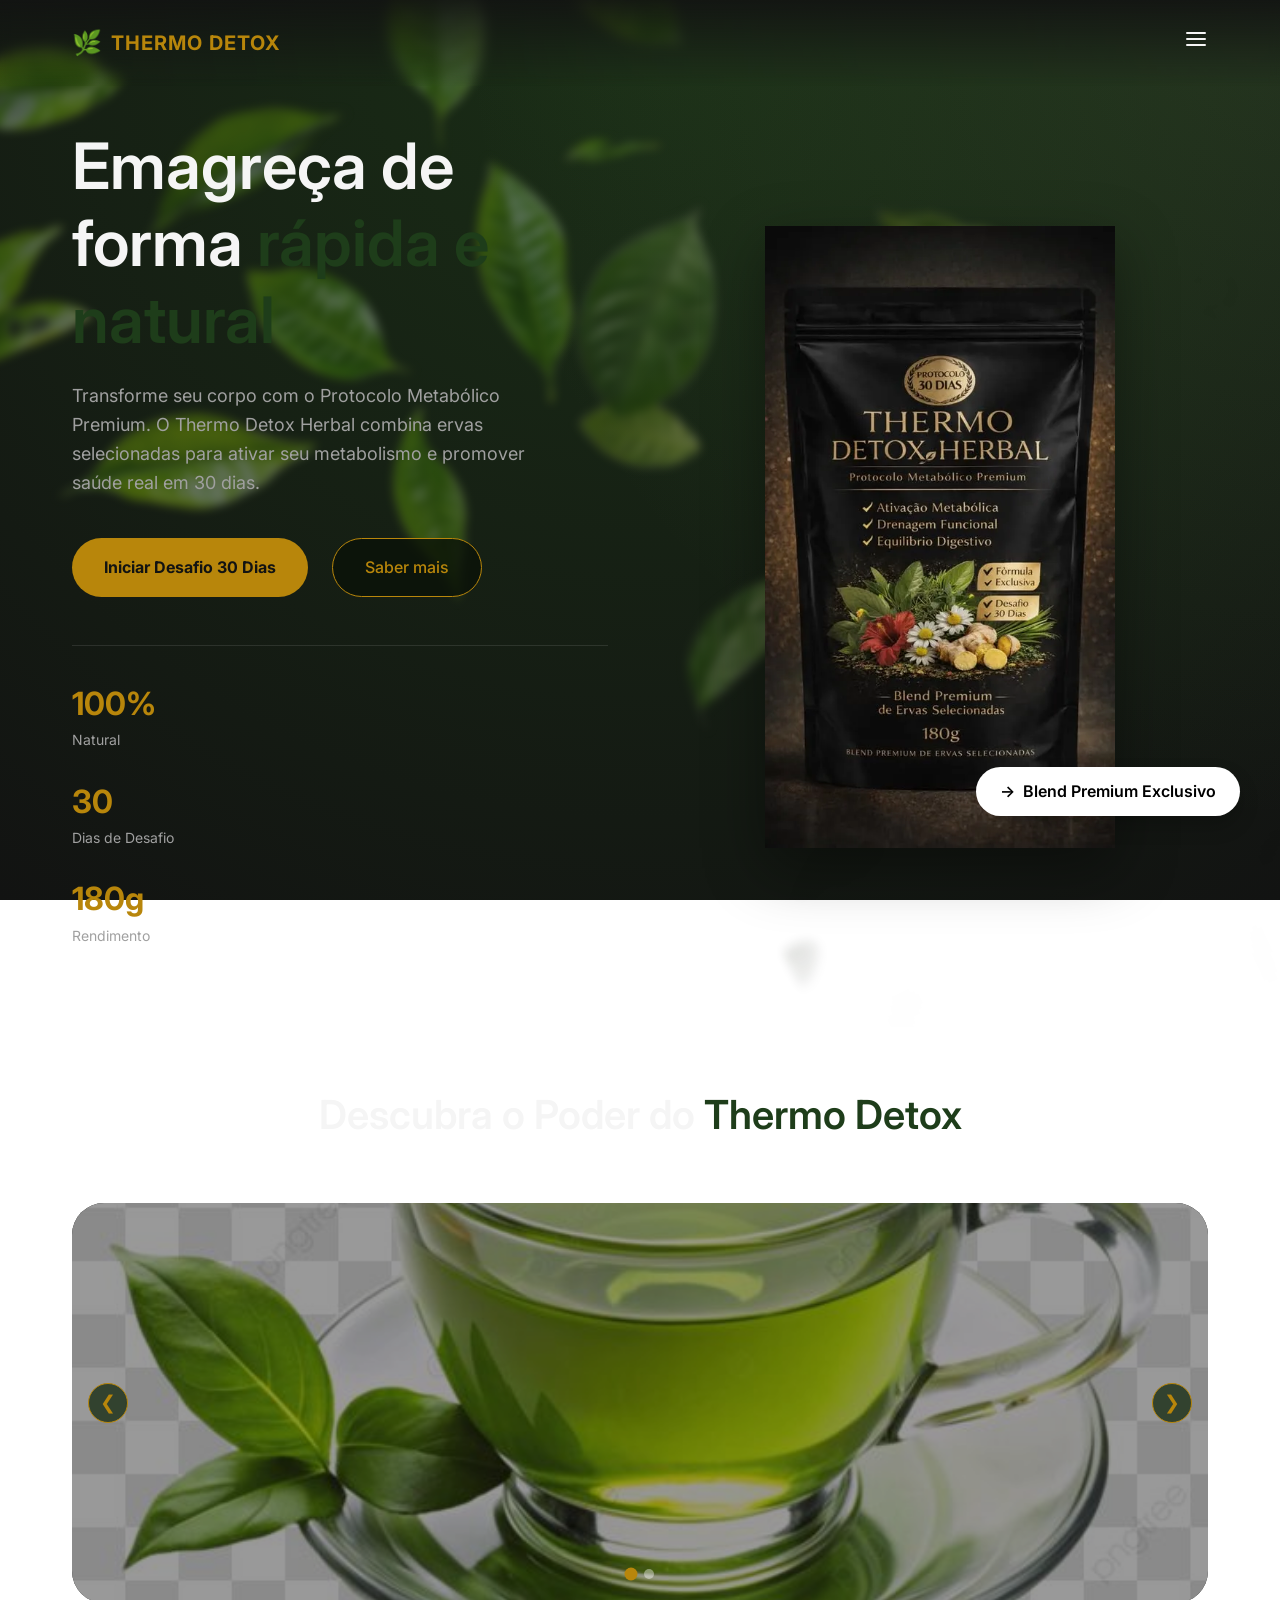
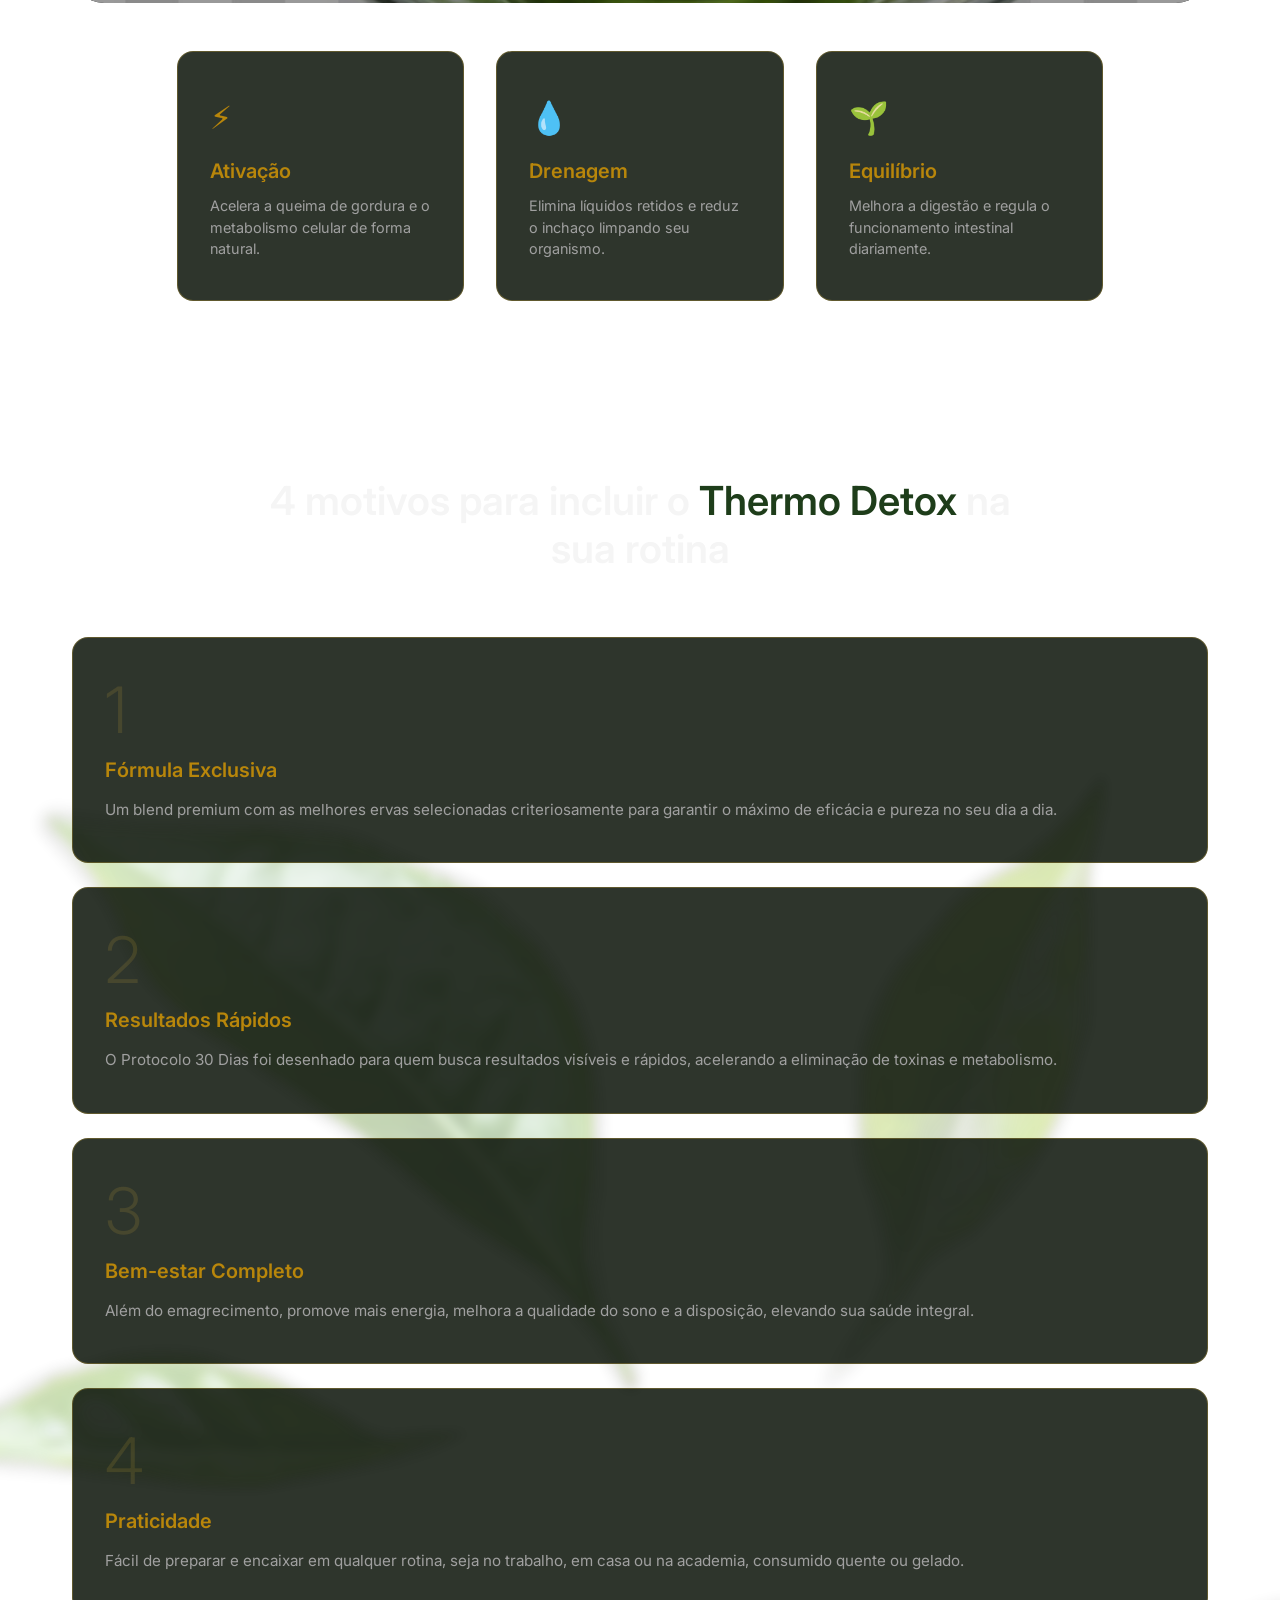
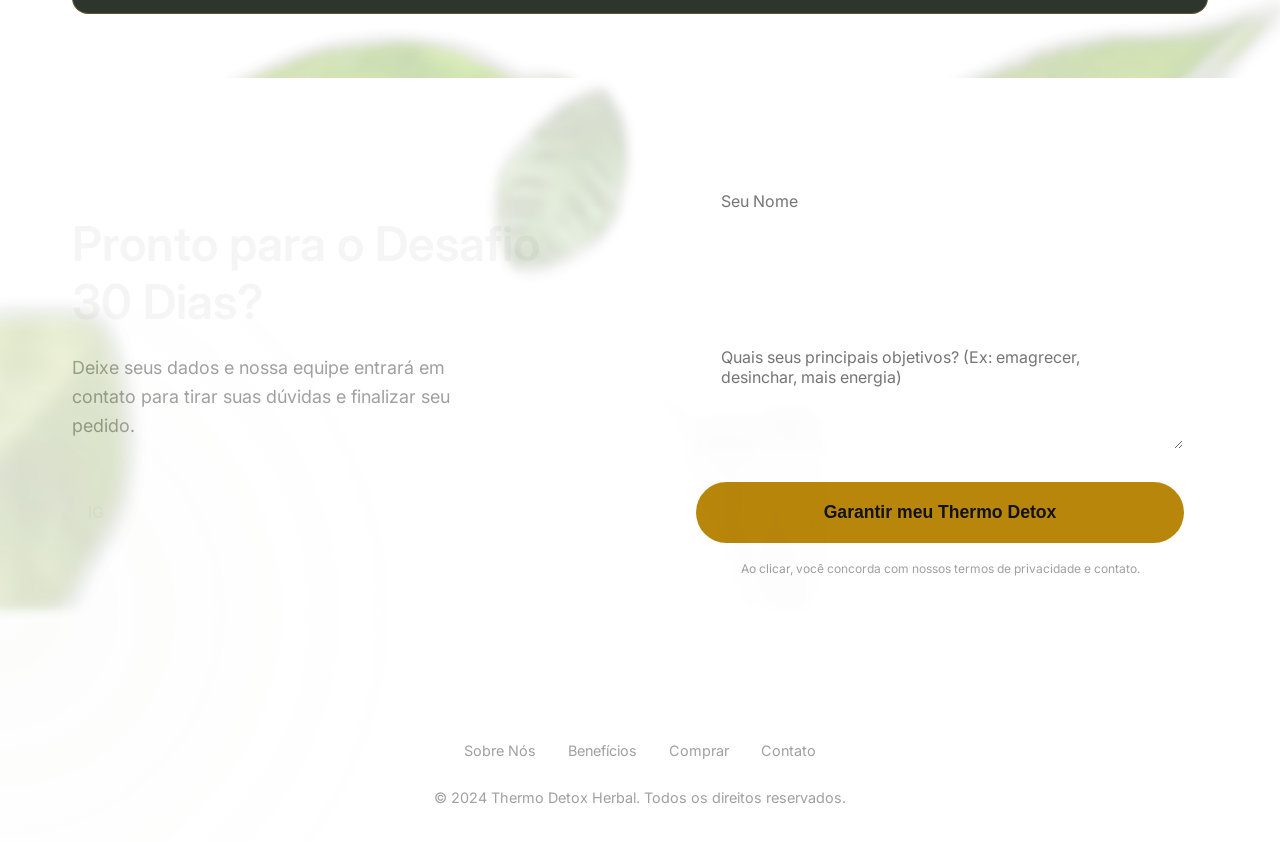
==== index.html @ c7df7833 "Add files via upload" ====
<!DOCTYPE html>
<html lang="pt-BR">
<head>
    <meta charset="UTF-8">
    <meta name="viewport" content="width=device-width, initial-scale=1.0">
    <title>Thermo Detox Herbal | Emagreça de Forma Natural</title>
    <meta name="description" content="Protocolo Metabólico Premium de Ervas Selecionadas. Ativação metabólica, drenagem funcional e equilíbrio digestivo.">
    <meta name="keywords" content="Thermo Detox, emagrecer, detox herbal, emagrecimento natural, metabolismo">
    <meta name="theme-color" content="#121312">
    <link rel="preconnect" href="https://fonts.googleapis.com">
    <link rel="preconnect" href="https://fonts.gstatic.com" crossorigin>
    <link href="https://fonts.googleapis.com/css2?family=Inter:wght@300;400;500;600;700&display=swap" rel="stylesheet">
    <link rel="stylesheet" href="css/styles.css">
    <script type="application/ld+json">
    {
      "@context": "https://schema.org",
      "@type": "Product",
      "name": "Thermo Detox Herbal",
      "description": "Protocolo Metabólico Premium de Ervas Selecionadas",
      "offers": {
        "@type": "Offer",
        "availability": "https://schema.org/InStock"
      }
    }
    </script>
</head>
<body>
    <!-- Navbar -->
    <header class="navbar">
        <div class="container nav-container">
            <div class="logo">
                <span class="logo-leaf">🌿</span> THERMO DETOX
            </div>
            <nav class="nav-links">
                <a href="#sobre">O que é</a>
                <a href="#beneficios">Benefícios</a>
                <a href="#ingredientes">Fórmula</a>
                <a href="https://api.whatsapp.com/message/HVASE7FUQGZ4B1?autoload=1&app_absent=0" target="_blank" class="btn btn-outline nav-cta">Comprar Agora</a>
            </nav>
            <div class="mobile-menu">
                <svg width="24" height="24" viewBox="0 0 24 24" fill="none" stroke="currentColor" stroke-width="2" stroke-linecap="round" stroke-linejoin="round"><line x1="3" y1="12" x2="21" y2="12"></line><line x1="3" y1="6" x2="21" y2="6"></line><line x1="3" y1="18" x2="21" y2="18"></line></svg>
            </div>
        </div>
    </header>

    <!-- Hero Section -->
    <section class="hero">
        <!-- Blurred Background Images -->
        <div class="blur-bg">
            <img src="assets/folhas-verdes.webp" class="blur-img img-1" alt="" loading="lazy">
            <img src="assets/folhas-caindo.webp" class="blur-img img-2" alt="" loading="lazy">
        </div>

        <div class="container hero-grid">
            <div class="hero-content">
                <h1 class="hero-title">Emagreça de forma <span>rápida e natural</span></h1>
                <p class="hero-description">Transforme seu corpo com o Protocolo Metabólico Premium. O Thermo Detox Herbal combina ervas selecionadas para ativar seu metabolismo e promover saúde real em 30 dias.</p>
                <div class="hero-ctas">
                    <a href="https://api.whatsapp.com/message/HVASE7FUQGZ4B1?autoload=1&app_absent=0" target="_blank" class="btn btn-primary">Iniciar Desafio 30 Dias</a>
                    <a href="#beneficios" class="btn btn-secondary">Saber mais</a>
                </div>
                
                <div class="hero-stats">
                    <div class="stat-item">
                        <span class="stat-value">100%</span>
                        <span class="stat-label">Natural</span>
                    </div>
                    <div class="stat-item">
                        <span class="stat-value">30</span>
                        <span class="stat-label">Dias de Desafio</span>
                    </div>
                    <div class="stat-item">
                        <span class="stat-value">180g</span>
                        <span class="stat-label">Rendimento</span>
                    </div>
                </div>
            </div>
            <div class="hero-image-wrapper">
                <!-- Main Product Image Goes Here -->
                <div class="hero-image-bg"></div>
                <img src="assets/produto.webp" alt="Thermo Detox Herbal" class="hero-image" id="main-product-img" loading="lazy">
                <div class="image-label">Blend Premium Exclusivo</div>
            </div>
        </div>
    </section>

    <!-- Descubra o Poder Section (Previously "O que é") -->
    <section class="environment-section" id="sobre">
        <div class="container">
            <h2 class="section-title">Descubra o Poder do <span>Thermo Detox</span></h2>
            <div class="env-grid">
                <div class="carousel-container env-image-box">
                    <div class="carousel-track">
                        <!-- Slide 1 -->
                        <div class="carousel-slide">
                            <img src="assets/chapng.jpg" alt="Preparado de Chá Thermo Detox" class="env-img" loading="lazy">
                        </div>
                        <!-- Slide 2 -->
                        <div class="carousel-slide">
                            <img src="assets/folhas-verdes.webp" alt="Folhas Verdes" class="env-img" loading="lazy">
                        </div>
                    </div>
                    
                    <!-- Carousel Controls -->
                    <button class="carousel-btn prev-btn" aria-label="Imagem Anterior">❮</button>
                    <button class="carousel-btn next-btn" aria-label="Próxima Imagem">❯</button>
                    
                    <div class="carousel-dots">
                        <span class="dot active"></span>
                        <span class="dot"></span>
                    </div>

                </div>
                <div class="env-stats">
                    <div class="glass-stat">
                        <div class="stat-icon">⚡</div>
                        <h4>Ativação</h4>
                        <p>Acelera a queima de gordura e o metabolismo celular de forma natural.</p>
                    </div>
                    <div class="glass-stat">
                        <div class="stat-icon">💧</div>
                        <h4>Drenagem</h4>
                        <p>Elimina líquidos retidos e reduz o inchaço limpando seu organismo.</p>
                    </div>
                    <div class="glass-stat">
                        <div class="stat-icon">🌱</div>
                        <h4>Equilíbrio</h4>
                        <p>Melhora a digestão e regula o funcionamento intestinal diariamente.</p>
                    </div>
                </div>
            </div>
        </div>
    </section>

    <!-- 4 Reasons Section -->
    <section class="reasons-section" id="beneficios">
        <div class="blur-bg">
            <img src="assets/folhas-verdes.webp" class="blur-img" alt="" style="left: -10%; top: 20%; opacity: 0.3;" loading="lazy">
        </div>
        <div class="container">
            <h2 class="section-title">4 motivos para incluir o <span>Thermo Detox</span> na sua rotina</h2>
            <div class="reasons-grid">
                <!-- Reason 1 -->
                <div class="reason-card">
                    <div class="reason-number">1</div>
                    <h3 class="reason-title">Fórmula Exclusiva</h3>
                    <p class="reason-text">Um blend premium com as melhores ervas selecionadas criteriosamente para garantir o máximo de eficácia e pureza no seu dia a dia.</p>
                </div>
                <!-- Reason 2 -->
                <div class="reason-card">
                    <div class="reason-number">2</div>
                    <h3 class="reason-title">Resultados Rápidos</h3>
                    <p class="reason-text">O Protocolo 30 Dias foi desenhado para quem busca resultados visíveis e rápidos, acelerando a eliminação de toxinas e metabolismo.</p>
                </div>
                <!-- Reason 3 -->
                <div class="reason-card">
                    <div class="reason-number">3</div>
                    <h3 class="reason-title">Bem-estar Completo</h3>
                    <p class="reason-text">Além do emagrecimento, promove mais energia, melhora a qualidade do sono e a disposição, elevando sua saúde integral.</p>
                </div>
                <!-- Reason 4 -->
                <div class="reason-card">
                    <div class="reason-number">4</div>
                    <h3 class="reason-title">Praticidade</h3>
                    <p class="reason-text">Fácil de preparar e encaixar em qualquer rotina, seja no trabalho, em casa ou na academia, consumido quente ou gelado.</p>
                </div>
            </div>
        </div>
    </section>

    <!-- Lead Form / Footer Section -->
    <section class="lead-section" id="contato">
        <div class="container lead-container">
            <div class="lead-content">
                <h2 class="lead-title">Pronto para o Desafio 30 Dias?</h2>
                <p class="lead-desc">Deixe seus dados e nossa equipe entrará em contato para tirar suas dúvidas e finalizar seu pedido.</p>
                
                <div class="social-links">
                    <a href="https://www.instagram.com/thermodetoxherbal" target="_blank" class="social-icon">IG</a>
                </div>
            </div>
            <div class="lead-form-wrapper glass-panel">
                <form class="lead-form">
                    <div class="form-group">
                        <input type="text" id="nome" name="nome" placeholder="Seu Nome" required>
                    </div>
                    <div class="form-group">
                        <select id="origem" name="origem" required class="form-select">
                            <option value="" disabled selected>Como nos conheceu?</option>
                            <option value="Instagram">Instagram</option>
                            <option value="Facebook">Facebook</option>
                            <option value="Google">Google / Pesquisa</option>
                            <option value="Indicacao">Indicação</option>
                            <option value="Outros">Outros</option>
                        </select>
                    </div>
                    <div class="form-group">
                        <textarea id="desejos" name="desejos" placeholder="Quais seus principais objetivos? (Ex: emagrecer, desinchar, mais energia)" rows="3" required></textarea>
                    </div>
                    <button type="submit" class="btn btn-primary submit-btn">Garantir meu Thermo Detox</button>
                    <p class="form-disclaimer">Ao clicar, você concorda com nossos termos de privacidade e contato.</p>
                </form>
                <div class="blur-bg">
                    <img src="assets/folhas-caindo.webp" class="blur-img" alt="" style="right: 70%; bottom: 0%; opacity: 0.2;" loading="lazy">
                </div>
            </div>
        </div>
        
        <footer class="footer">
            <div class="container footer-content">
                <div class="footer-links">
                    <a href="#sobre">Sobre Nós</a>
                    <a href="#beneficios">Benefícios</a>
                    <a href="#contato">Comprar</a>
                    <a href="#contato">Contato</a>
                </div>
                <div class="footer-copy">
                    &copy; 2024 Thermo Detox Herbal. Todos os direitos reservados.
                </div>
            </div>
        </footer>
    </section>

    <script src="js/script.js"></script>
</body>
</html>
---- css/styles.css ----
/* Design System Tokens */
:root {
    /* Colors based on PROJECT_CONTEXT.md */
    --clr-bg-dark: #121312; /* Grafite/Preto fraco */
    --clr-bg-card: #1a1b1a; 
    --clr-bg-card-hover: #212221;
    --clr-primary: #1e3d1a; /* Verde Escuro Orgânico */
    --clr-primary-dark: #162e13;
    --clr-text-main: #f5f5f5;
    --clr-text-muted: #a0a0a0;
    --clr-gold: #b8860b; /* Dourado Premium */
    --clr-gold-light: #daa520;
    
    /* Layout & Spacing */
    --container-width: 1200px;
    --spacing-sm: 0.5rem;
    --spacing-md: 1rem;
    --spacing-lg: 2rem;
    --spacing-xl: 4rem;
    
    /* Typography */
    --font-family: 'Inter', system-ui, sans-serif;
    
    /* Effects */
    --transition: all 0.3s cubic-bezier(0.25, 0.8, 0.25, 1);
    --radius-sm: 8px;
    --radius-md: 16px;
    --radius-lg: 32px;
}

* {
    margin: 0;
    padding: 0;
    box-sizing: border-box;
}

html {
    scroll-behavior: smooth;
}

body {
    font-family: var(--font-family);
    background: radial-gradient(circle at top center, #1a2e16 0%, #121312 100%);
    background-attachment: fixed;
    color: var(--clr-text-main);
    line-height: 1.6;
    overflow-x: hidden;
}

/* Typography styles */
h1, h2, h3, h4 {
    line-height: 1.2;
    font-weight: 600;
}

a {
    color: inherit;
    text-decoration: none;
    transition: var(--transition);
}

.container {
    max-width: var(--container-width);
    margin: 0 auto;
    padding: 0 var(--spacing-lg);
}

/* Components */
.btn {
    display: inline-flex;
    align-items: center;
    justify-content: center;
    padding: 1rem 2rem;
    border-radius: 100px;
    font-size: 1rem;
    font-weight: 500;
    cursor: pointer;
    transition: var(--transition);
    border: none;
    outline: none;
}

.btn-primary {
    background: var(--clr-gold);
    color: var(--clr-bg-dark);
    border: none;
    font-weight: 700;
}

.btn-primary:hover {
    background: #e6c84c;
    transform: translateY(-2px);
    box-shadow: 0 5px 15px rgba(212, 175, 55, 0.4);
}

.btn-secondary {
    background: rgba(10, 18, 8, 0.8);
    color: var(--clr-gold);
    border: 1px solid var(--clr-gold);
}

.btn-secondary:hover {
    background: var(--clr-gold);
    color: var(--clr-bg-dark);
    transform: translateY(-2px);
}

.btn-outline {
    border: 1px solid var(--clr-gold);
    background: transparent;
    color: var(--clr-gold);
}

.btn-outline:hover {
    background: var(--clr-gold);
    color: var(--clr-bg-dark);
}

/* Navbar */
.navbar {
    position: fixed;
    top: 0;
    left: 0;
    width: 100%;
    z-index: 100;
    padding: 1.5rem 0;
    transition: var(--transition);
    background: linear-gradient(to bottom, rgba(18, 19, 18, 0.9) 0%, rgba(18, 19, 18, 0) 100%);
    -webkit-backdrop-filter: blur(5px);
    backdrop-filter: blur(5px);
}

.navbar.scrolled {
    padding: 1rem 0;
    background: rgba(18, 19, 18, 0.95);
    border-bottom: 1px solid rgba(255, 255, 255, 0.05);
}

.nav-container {
    display: flex;
    justify-content: space-between;
    align-items: center;
}

.logo {
    font-size: 1.25rem;
    font-weight: 700;
    letter-spacing: 1px;
    display: flex;
    align-items: center;
    gap: 0.5rem;
    color: var(--clr-gold);
}

.logo-leaf {
    font-size: 1.5rem;
}

.nav-links {
    display: flex;
    align-items: center;
    gap: 2rem;
    font-size: 0.95rem;
}

.nav-links a:not(.btn):hover {
    color: var(--clr-primary);
}

.mobile-menu {
    display: none;
    cursor: pointer;
}

/* Hero Section */
.hero {
    padding-top: 10rem;
    padding-bottom: 5rem;
    position: relative;
    overflow: hidden; /* Added to contain blur spillover */
}

.hero::before {
    content: '';
    position: absolute;
    top: 0;
    left: 0;
    width: 100%;
    height: 100%;
    background: radial-gradient(circle at top right, rgba(123, 181, 95, 0.15) 0%, transparent 50%);
    z-index: -1;
}

/* Blurred Ambient Background from Images */
.blur-bg {
    position: absolute;
    top: 0;
    left: 0;
    width: 100%;
    height: 100%;
    z-index: 1; /* Trazendo para frente do background do body */
    pointer-events: none;
}

.blur-img {
    position: absolute;
    filter: blur(5px); /* Quase nítido, conforme preferência */
    opacity: 0.4; 
    mix-blend-mode: initial; 
    border-radius: var(--radius-lg); 
}

.blur-img.img-1 {
    top: -20%;
    left: -10%;
    width: 70vw;
    max-width: 800px;
    transform: rotate(15deg);
    animation: pulseGlow 10s infinite alternate ease-in-out;
}

.blur-img.img-2 {
    bottom: -30%;
    right: -10%;
    width: 60vw;
    max-width: 700px;
    transform: rotate(-25deg);
    animation: pulseGlow 8s infinite alternate-reverse ease-in-out;
}

@keyframes pulseGlow {
    0% { transform: scale(1) translate(0, 0) rotate(0deg); opacity: 0.2; }
    100% { transform: scale(1.1) translate(20px, -20px) rotate(5deg); opacity: 0.35; }
}

.hero-grid {
    display: grid;
    grid-template-columns: 1fr 1fr;
    gap: 4rem;
    align-items: center;
    position: relative;
    z-index: 10; /* Garante que o conteúdo fique acima dos glows de fundo */
}

.hero-title {
    font-size: clamp(2.5rem, 5vw, 4rem);
    margin-bottom: 1.5rem;
}

.hero-title span {
    color: var(--clr-primary);
}

.hero-description {
    font-size: 1.125rem;
    color: var(--clr-text-muted);
    margin-bottom: 2.5rem;
    max-width: 90%;
}

.hero-ctas {
    display: flex;
    gap: 1.5rem;
    margin-bottom: 3rem;
}

.hero-stats {
    display: flex;
    gap: 3rem;
    border-top: 1px solid rgba(255, 255, 255, 0.1);
    padding-top: 2rem;
}

.stat-item {
    display: flex;
    flex-direction: column;
}

.stat-value {
    font-size: 2rem;
    color: var(--clr-gold);
    font-weight: 700;
}

.stat-label {
    font-size: 0.875rem;
    color: var(--clr-text-muted);
}

.hero-image-wrapper {
    position: relative;
    display: flex;
    justify-content: center;
    align-items: center;
}

.hero-image-bg {
    display: none; /* Removendo a moldura preta */
}

/* Using a pseudo element for the leaf background inside the hero image block */
.hero-image-bg::before {
    content: '';
    position: absolute;
    top: -20%;
    right: -20%;
    width: 100%;
    height: 100%;
    background: radial-gradient(circle, rgba(123, 181, 95, 0.2) 0%, transparent 60%);
    opacity: 0.6;
}

.hero-image {
    width: 100%;
    max-width: 350px;
    height: auto;
    object-fit: contain;
    filter: drop-shadow(0 20px 30px rgba(0, 0, 0, 0.4));
    animation: float 6s ease-in-out infinite;
    z-index: 2;
}

.placeholder-img {
    background: #333;
    aspect-ratio: 3/4;
    border-radius: 20px;
    display: flex;
    align-items: center;
    justify-content: center;
    color: #666;
    border: 2px dashed #444;
}

@keyframes float {
    0% { transform: translateY(0); }
    50% { transform: translateY(-15px); }
    100% { transform: translateY(0); }
}

.image-label {
    position: absolute;
    bottom: 2rem;
    right: -2rem;
    background: #fff;
    color: #000;
    padding: 0.75rem 1.5rem;
    border-radius: 100px;
    font-weight: 600;
    box-shadow: 0 10px 20px rgba(0,0,0,0.2);
    display: flex;
    align-items: center;
    gap: 0.5rem;
    z-index: 3;
}

.image-label::before {
    content: '→';
}

/* Environment / Banner Section */
.environment-section {
    padding: var(--spacing-xl) 0;
}

.hero-content {
    position: relative;
    z-index: 5;
}

.env-grid {
    display: flex;
    flex-direction: column;
    gap: 3rem;
}

.env-image-box {
    width: 100%;
    height: 400px; /* Reduzi para caber melhor com os stats */
    border-radius: var(--radius-lg);
    position: relative;
    overflow: hidden;
    background-color: var(--clr-bg-card); /* Fallback para quando a imagem falhar */
}

/* Carousel Styles */
.carousel-container {
    position: relative;
    width: 100%;
}

.carousel-track {
    display: flex;
    width: 100%;
    height: 100%;
    transition: transform 0.5s ease-in-out;
}

.carousel-slide {
    min-width: 100%;
    height: 100%;
}

.carousel-btn {
    position: absolute;
    top: 50%;
    transform: translateY(-50%);
    background: rgba(26, 46, 22, 0.8);
    color: var(--clr-gold);
    border: 1px solid var(--clr-gold);
    width: 40px;
    height: 40px;
    border-radius: 50%;
    cursor: pointer;
    z-index: 10;
    display: flex;
    align-items: center;
    justify-content: center;
    font-size: 1.2rem;
    transition: var(--transition);
}

.carousel-btn:hover {
    background: var(--clr-gold);
    color: var(--clr-bg-dark);
}

.prev-btn { left: 1rem; }
.next-btn { right: 1rem; }

.carousel-dots {
    position: absolute;
    bottom: 1.5rem;
    left: 50%;
    transform: translateX(-50%);
    display: flex;
    gap: 0.5rem;
    z-index: 10;
}

.dot {
    width: 10px;
    height: 10px;
    border-radius: 50%;
    background: rgba(255, 255, 255, 0.4);
    cursor: pointer;
    transition: var(--transition);
}

.dot.active {
    background: var(--clr-gold);
    transform: scale(1.3);
}

.env-img {
    width: 100%;
    height: 100%;
    object-fit: cover;
    filter: brightness(0.6);
    transition: var(--transition);
}

.env-image-box:hover .env-img {
    filter: brightness(0.8);
    transform: scale(1.02);
}



.glass-panel {
    /* Utilizado apenas como helper wrapper se necessário */
    position: relative;
    border-radius: var(--radius-md);
}

.glass-stat {
    padding: 2.5rem 2rem;
    border-radius: var(--radius-md);
    background: rgba(10, 18, 8, 0.85); /* Verde muito escuro */
    border: 1px solid rgba(212, 175, 55, 0.3); /* Borda Dourada sutil */
    transition: var(--transition);
}

.glass-stat:hover {
    transform: translateY(-5px);
    border-color: rgba(212, 175, 55, 0.8);
    background: rgba(10, 18, 8, 0.95);
    box-shadow: 0 10px 30px rgba(0,0,0,0.5);
}

.env-stats {
    display: grid;
    grid-template-columns: repeat(3, 1fr);
    gap: 2rem;
    padding: 3rem;
    margin-top: -3rem; /* Margem negativa reduzida para evitar erros de design */
    z-index: 10;
    position: relative;
    width: 90%;
    margin-left: auto;
    margin-right: auto;
}

.stat-icon {
    font-size: 2rem;
    margin-bottom: 1rem;
    color: var(--clr-gold);
}

.glass-stat h4 {
    color: var(--clr-gold);
    font-size: 1.25rem;
    margin-bottom: 0.75rem;
}

.glass-stat p {
    color: var(--clr-text-muted);
    font-size: 0.9rem;
    line-height: 1.5;
}

/* Reasons Section */
.reasons-section {
    padding: var(--spacing-xl) 0;
    position: relative;
    overflow: hidden;
}

/* Overlay removido para usar o novo sistema de iluminação */

.reasons-section .container {
    position: relative;
    z-index: 1;
}

.section-title {
    font-size: 2.5rem;
    text-align: center;
    max-width: 800px;
    margin: 0 auto 4rem;
}

.section-title span {
    color: var(--clr-primary);
}

.reasons-grid {
    display: grid;
    grid-template-columns: repeat(4, 1fr);
    gap: 1.5rem;
}

.reason-card {
    background-color: rgba(10, 18, 8, 0.85);
    padding: 2.5rem 2rem;
    border-radius: var(--radius-md);
    transition: var(--transition);
    border: 1px solid rgba(212, 175, 55, 0.3);
}

.reason-card:hover {
    background-color: rgba(10, 18, 8, 0.95);
    transform: translateY(-10px);
    border-color: rgba(212, 175, 55, 0.8);
    box-shadow: 0 20px 40px rgba(0, 0, 0, 0.4);
}

.reason-number {
    font-size: 4rem;
    font-weight: 300;
    color: rgba(212, 175, 55, 0.15); /* Dourado marca d'água */
    line-height: 1;
    margin-bottom: 1rem;
    transition: var(--transition);
}

.reason-card:hover .reason-number {
    color: rgba(212, 175, 55, 0.5); /* Dourado mais forte no hover */
}

.reason-title {
    font-size: 1.25rem;
    margin-bottom: 1rem;
    color: var(--clr-gold);
}

.reason-text {
    color: var(--clr-text-muted);
    font-size: 0.95rem;
}

/* Lead Section & Footer */
.lead-section {
    padding-top: var(--spacing-xl);
    position: relative;
    overflow: hidden;
}

/* Adding large leaf decoration to the lead section */
.lead-section::before {
    content: '';
    position: absolute;
    bottom: -10%;
    left: -10%;
    width: 50%;
    height: 80%;
    background: radial-gradient(circle at 20% 50%, rgba(123, 181, 95, 0.2) 0%, transparent 70%);
    opacity: 0.15;
    z-index: -1;
    filter: grayscale(0.5);
    mix-blend-mode: color-dodge;
}

.lead-container {
    display: grid;
    grid-template-columns: 1fr 1fr;
    gap: 4rem;
    align-items: center;
    padding-bottom: 6rem;
}

.lead-title {
    font-size: 3rem;
    margin-bottom: 1.5rem;
}

.lead-desc {
    color: var(--clr-text-muted);
    font-size: 1.125rem;
    margin-bottom: 3rem;
    max-width: 400px;
}

.social-links {
    display: flex;
    gap: 1rem;
}

.social-icon {
    width: 48px;
    height: 48px;
    border-radius: 50%;
    background: rgba(255, 255, 255, 0.05);
    display: flex;
    align-items: center;
    justify-content: center;
    font-weight: 600;
    transition: var(--transition);
}

.social-icon:hover {
    background: var(--clr-primary);
    color: #fff;
    transform: translateY(-5px);
}

.lead-form-wrapper {
    padding: 3rem;
}

.form-group {
    margin-bottom: 1.5rem;
}

.lead-form input,
.lead-form select,
.lead-form textarea {
    width: 100%;
    background: rgba(255, 255, 255, 0.05);
    border: 1px solid rgba(255, 255, 255, 0.1);
    padding: 1rem 1.5rem;
    border-radius: var(--radius-sm);
    color: #fff;
    font-family: var(--font-family);
    font-size: 1rem;
    transition: var(--transition);
    appearance: none;
}

.lead-form select {
    cursor: pointer;
    background-image: url("data:image/svg+xml,%3Csvg xmlns='http://www.w3.org/2000/svg' width='24' height='24' viewBox='0 0 24 24' fill='none' stroke='white' stroke-width='2' stroke-linecap='round' stroke-linejoin='round'%3E%3Cpath d='m6 9 6 6 6-6'/%3E%3C/svg%3E");
    background-repeat: no-repeat;
    background-position: right 1.5rem center;
    background-size: 1.2rem;
}

.lead-form select option {
    background: #121312;
    color: #fff;
}

.lead-form textarea {
    resize: vertical;
    min-height: 120px;
}

.lead-form input:focus,
.lead-form select:focus,
.lead-form textarea:focus {
    outline: none;
    border-color: var(--clr-primary);
    background: rgba(255, 255, 255, 0.08);
}

.submit-btn {
    width: 100%;
    padding: 1.25rem;
    font-size: 1.1rem;
    margin-bottom: 1rem;
}

.form-disclaimer {
    font-size: 0.75rem;
    color: var(--clr-text-muted);
    text-align: center;
}

.footer {
    border-top: 1px solid rgba(255, 255, 255, 0.05);
    padding: 2rem 0;
}

.footer-content {
    display: flex;
    justify-content: space-between;
    align-items: center;
}

.footer-links {
    display: flex;
    gap: 2rem;
    font-size: 0.9rem;
    color: var(--clr-text-muted);
}

.footer-links a:hover {
    color: #fff;
}

.footer-copy {
    font-size: 0.9rem;
    color: var(--clr-text-muted);
}

/* Responsive Design - Tablet Landscape */
@media (max-width: 1024px) and (min-width: 769px) {
    .hero-grid, .lead-container {
        grid-template-columns: 1fr;
        gap: 3rem;
    }
    
    .reasons-grid {
        grid-template-columns: repeat(2, 1fr);
    }
    
    .env-stats {
        grid-template-columns: repeat(2, 1fr);
        gap: 2rem;
        width: 95%;
        margin-left: auto;
        margin-right: auto;
    }
    
    .hero-title {
        font-size: 3rem;
    }
    
    .hero-image-wrapper {
        padding: 2rem;
    }
    
    .nav-links {
        gap: 1rem;
    }
}

/* Responsive Design - Mobile */
    .nav-links {
        position: fixed;
        top: 80px;
        left: -100%;
        width: 100%;
        height: calc(100vh - 80px);
        background: var(--clr-bg-dark);
        flex-direction: column;
        justify-content: center;
        transition: var(--transition);
    }
    
    .nav-links.active {
        left: 0;
    }
    
    .mobile-menu {
        display: block;
    }
    
    .hero {
        padding-top: 8rem;
    }
    
    .hero-stats {
        flex-direction: column;
        gap: 1.5rem;
    }
    
    .reasons-grid {
        grid-template-columns: 1fr;
    }
    
    .footer-content {
        flex-direction: column;
        gap: 1.5rem;
        text-align: center;
    }
    
    .lead-form-wrapper {
        padding: 2rem 1.5rem;
    }
}
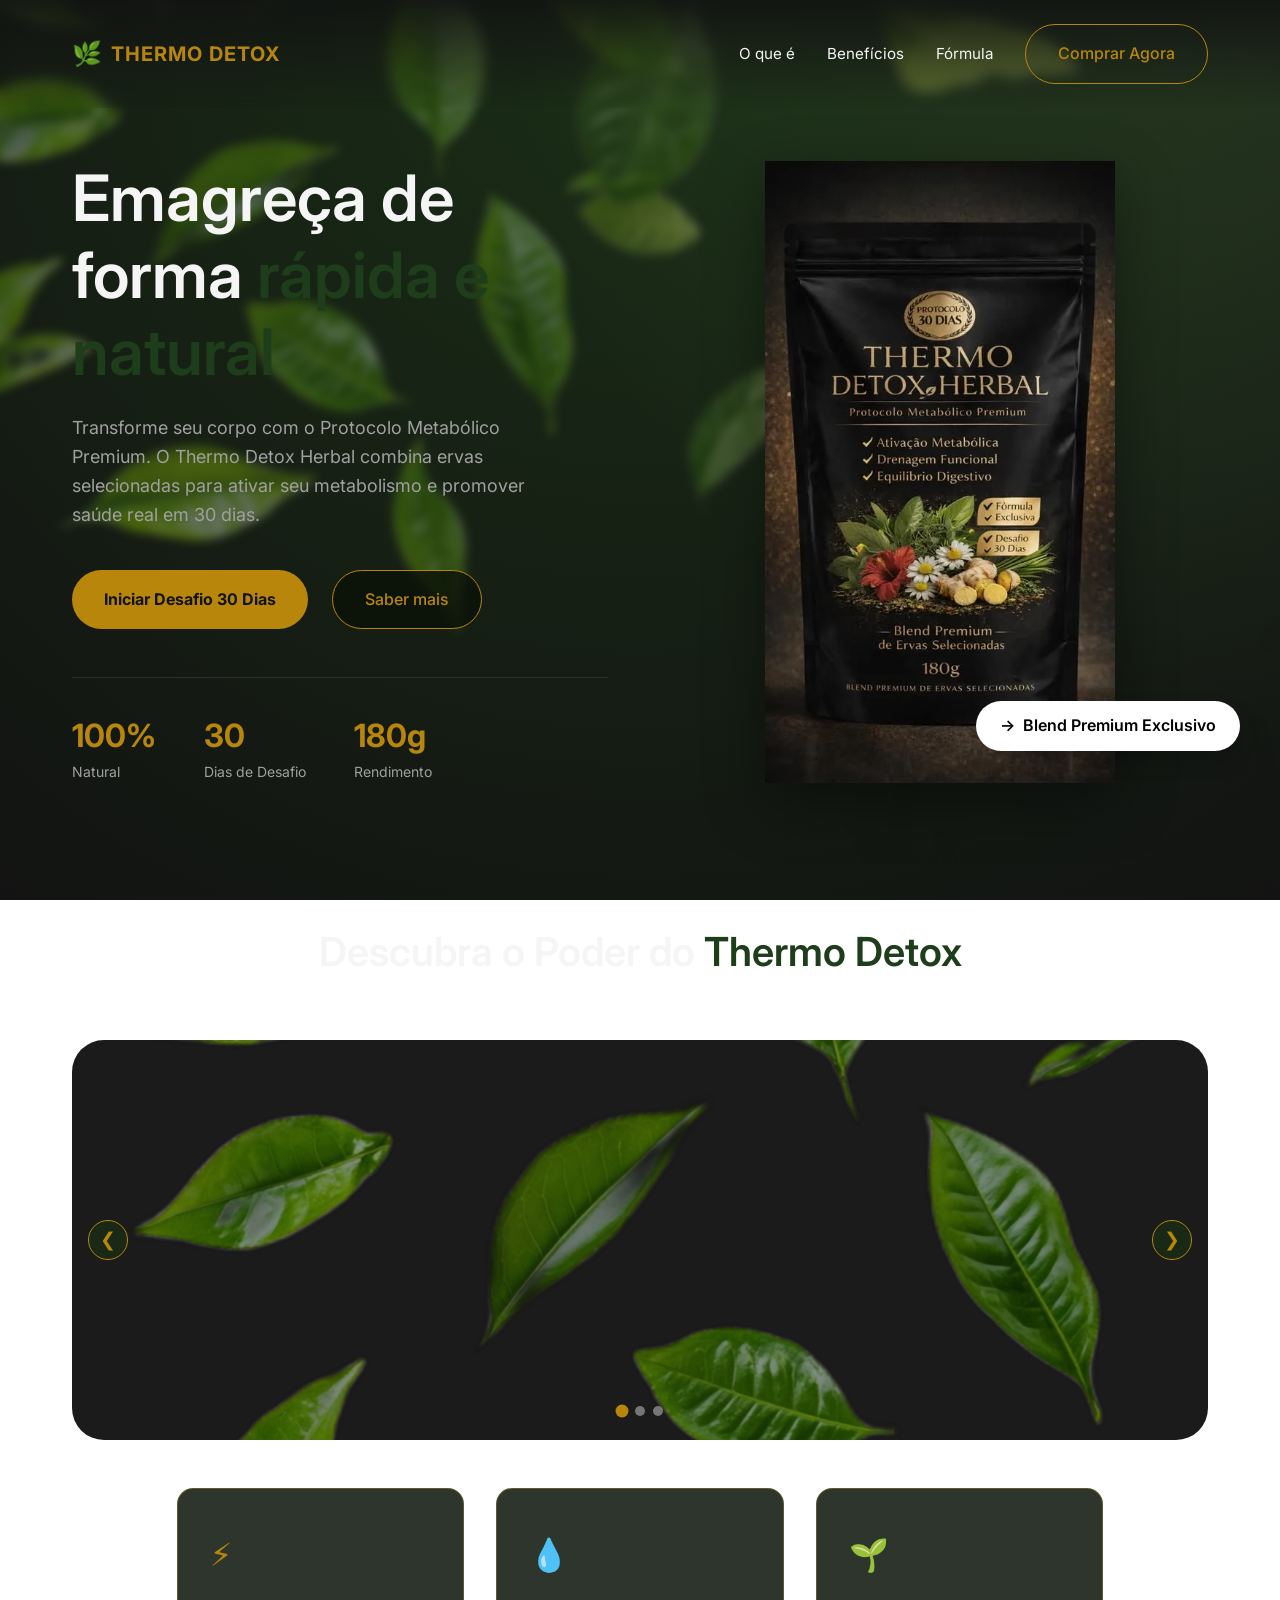
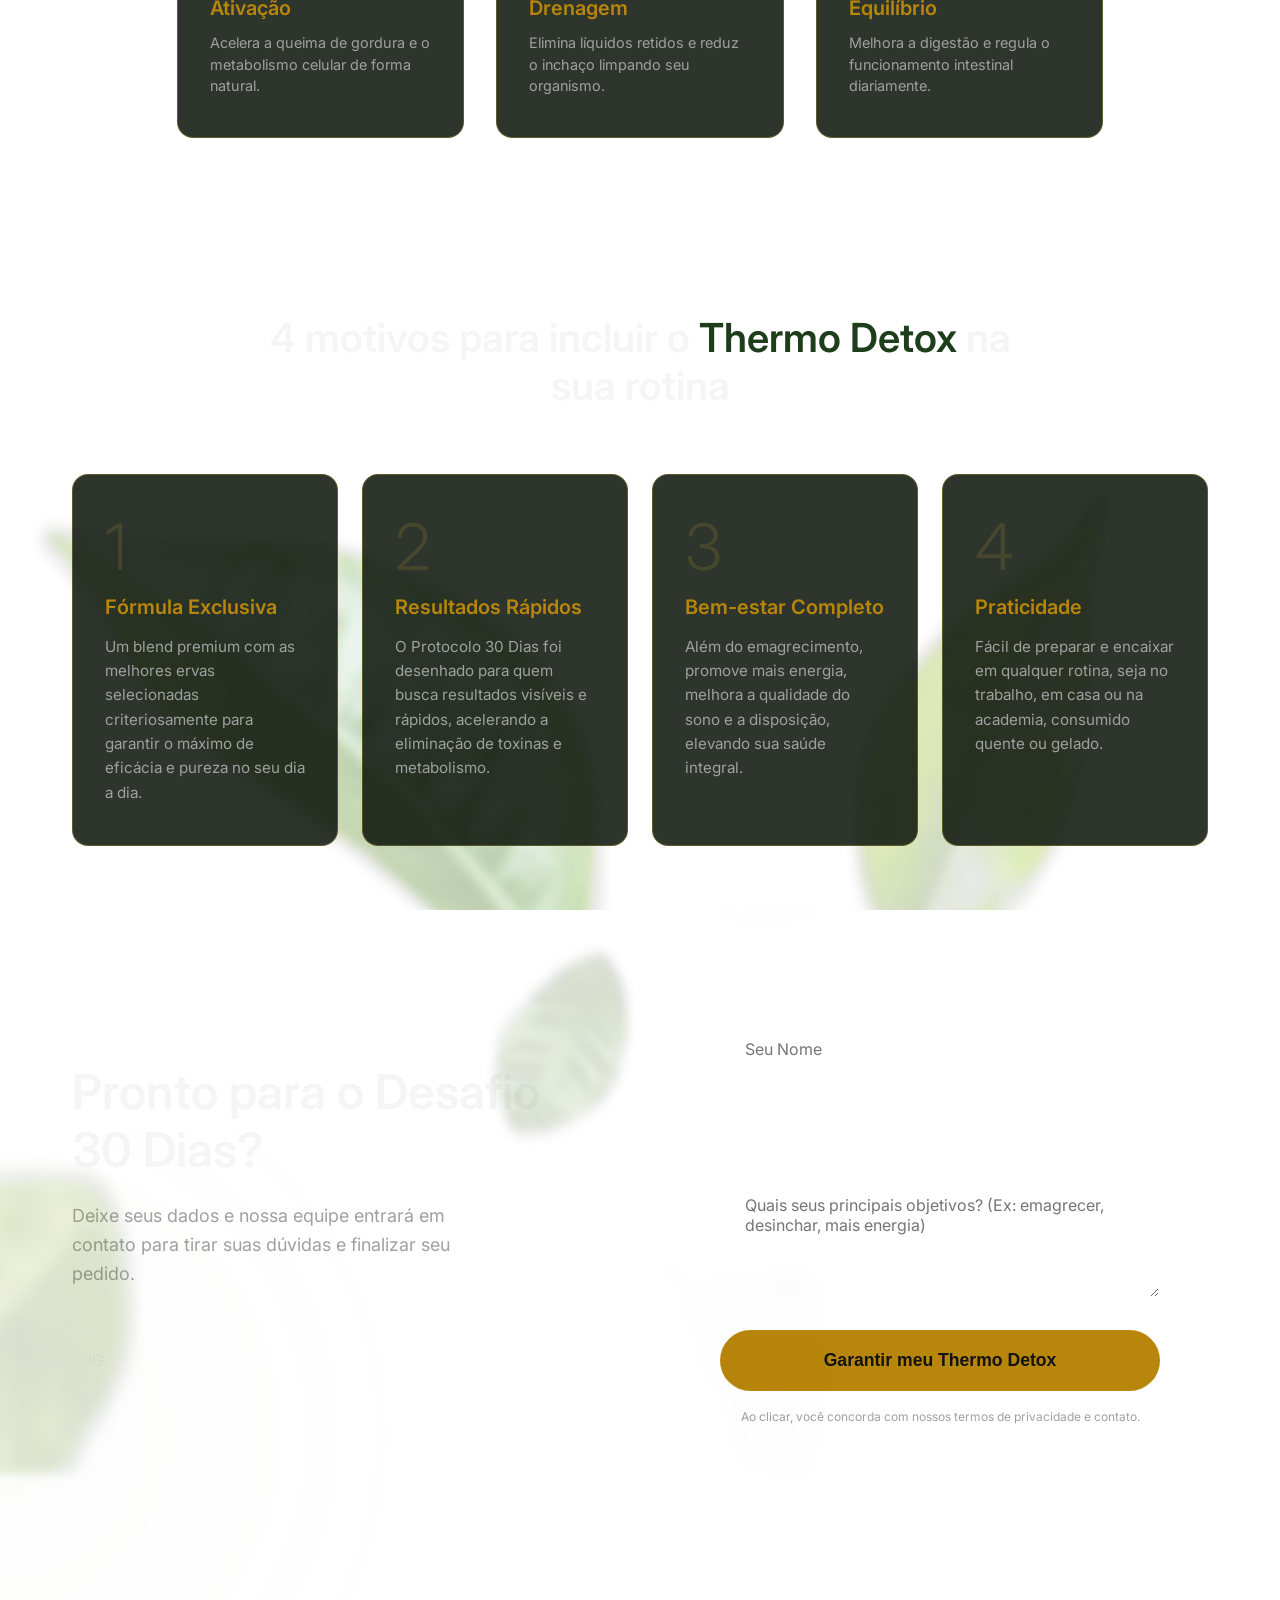
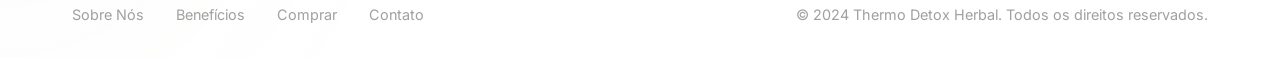
==== commit 810fa5e7: "Navbar sempre visível + carrossel atualizado" ====
--- a/index.html
+++ b/index.html
@@ -37,9 +37,6 @@
                 <a href="#ingredientes">Fórmula</a>
                 <a href="https://api.whatsapp.com/message/HVASE7FUQGZ4B1?autoload=1&app_absent=0" target="_blank" class="btn btn-outline nav-cta">Comprar Agora</a>
             </nav>
-            <div class="mobile-menu">
-                <svg width="24" height="24" viewBox="0 0 24 24" fill="none" stroke="currentColor" stroke-width="2" stroke-linecap="round" stroke-linejoin="round"><line x1="3" y1="12" x2="21" y2="12"></line><line x1="3" y1="6" x2="21" y2="6"></line><line x1="3" y1="18" x2="21" y2="18"></line></svg>
-            </div>
         </div>
     </header>
 
@@ -91,13 +88,14 @@
             <div class="env-grid">
                 <div class="carousel-container env-image-box">
                     <div class="carousel-track">
-                        <!-- Slide 1 -->
-                        <div class="carousel-slide">
-                            <img src="assets/chapng.jpg" alt="Preparado de Chá Thermo Detox" class="env-img" loading="lazy">
-                        </div>
-                        <!-- Slide 2 -->
                         <div class="carousel-slide">
                             <img src="assets/folhas-verdes.webp" alt="Folhas Verdes" class="env-img" loading="lazy">
+                        </div>
+                        <div class="carousel-slide">
+                            <img src="assets/info-produto.png" alt="Informações do Produto" class="env-img" loading="lazy">
+                        </div>
+                        <div class="carousel-slide">
+                            <img src="assets/uso-do-produto.png" alt="Modo de Uso" class="env-img" loading="lazy">
                         </div>
                     </div>
                     
@@ -107,6 +105,7 @@
                     
                     <div class="carousel-dots">
                         <span class="dot active"></span>
+                        <span class="dot"></span>
                         <span class="dot"></span>
                     </div>
 
--- a/css/styles.css
+++ b/css/styles.css
@@ -775,45 +775,36 @@
 }
 
 /* Responsive Design - Mobile */
+@media (max-width: 768px) {
     .nav-links {
-        position: fixed;
-        top: 80px;
-        left: -100%;
-        width: 100%;
-        height: calc(100vh - 80px);
-        background: var(--clr-bg-dark);
-        flex-direction: column;
+        flex-wrap: wrap;
         justify-content: center;
-        transition: var(--transition);
-    }
-    
-    .nav-links.active {
-        left: 0;
-    }
-    
-    .mobile-menu {
-        display: block;
-    }
-    
+        gap: 1rem;
+    }
+
+    .nav-links a {
+        padding: 0.5rem 0.75rem;
+    }
+
     .hero {
         padding-top: 8rem;
     }
-    
+
     .hero-stats {
         flex-direction: column;
         gap: 1.5rem;
     }
-    
+
     .reasons-grid {
         grid-template-columns: 1fr;
     }
-    
+
     .footer-content {
         flex-direction: column;
         gap: 1.5rem;
         text-align: center;
     }
-    
+
     .lead-form-wrapper {
         padding: 2rem 1.5rem;
     }
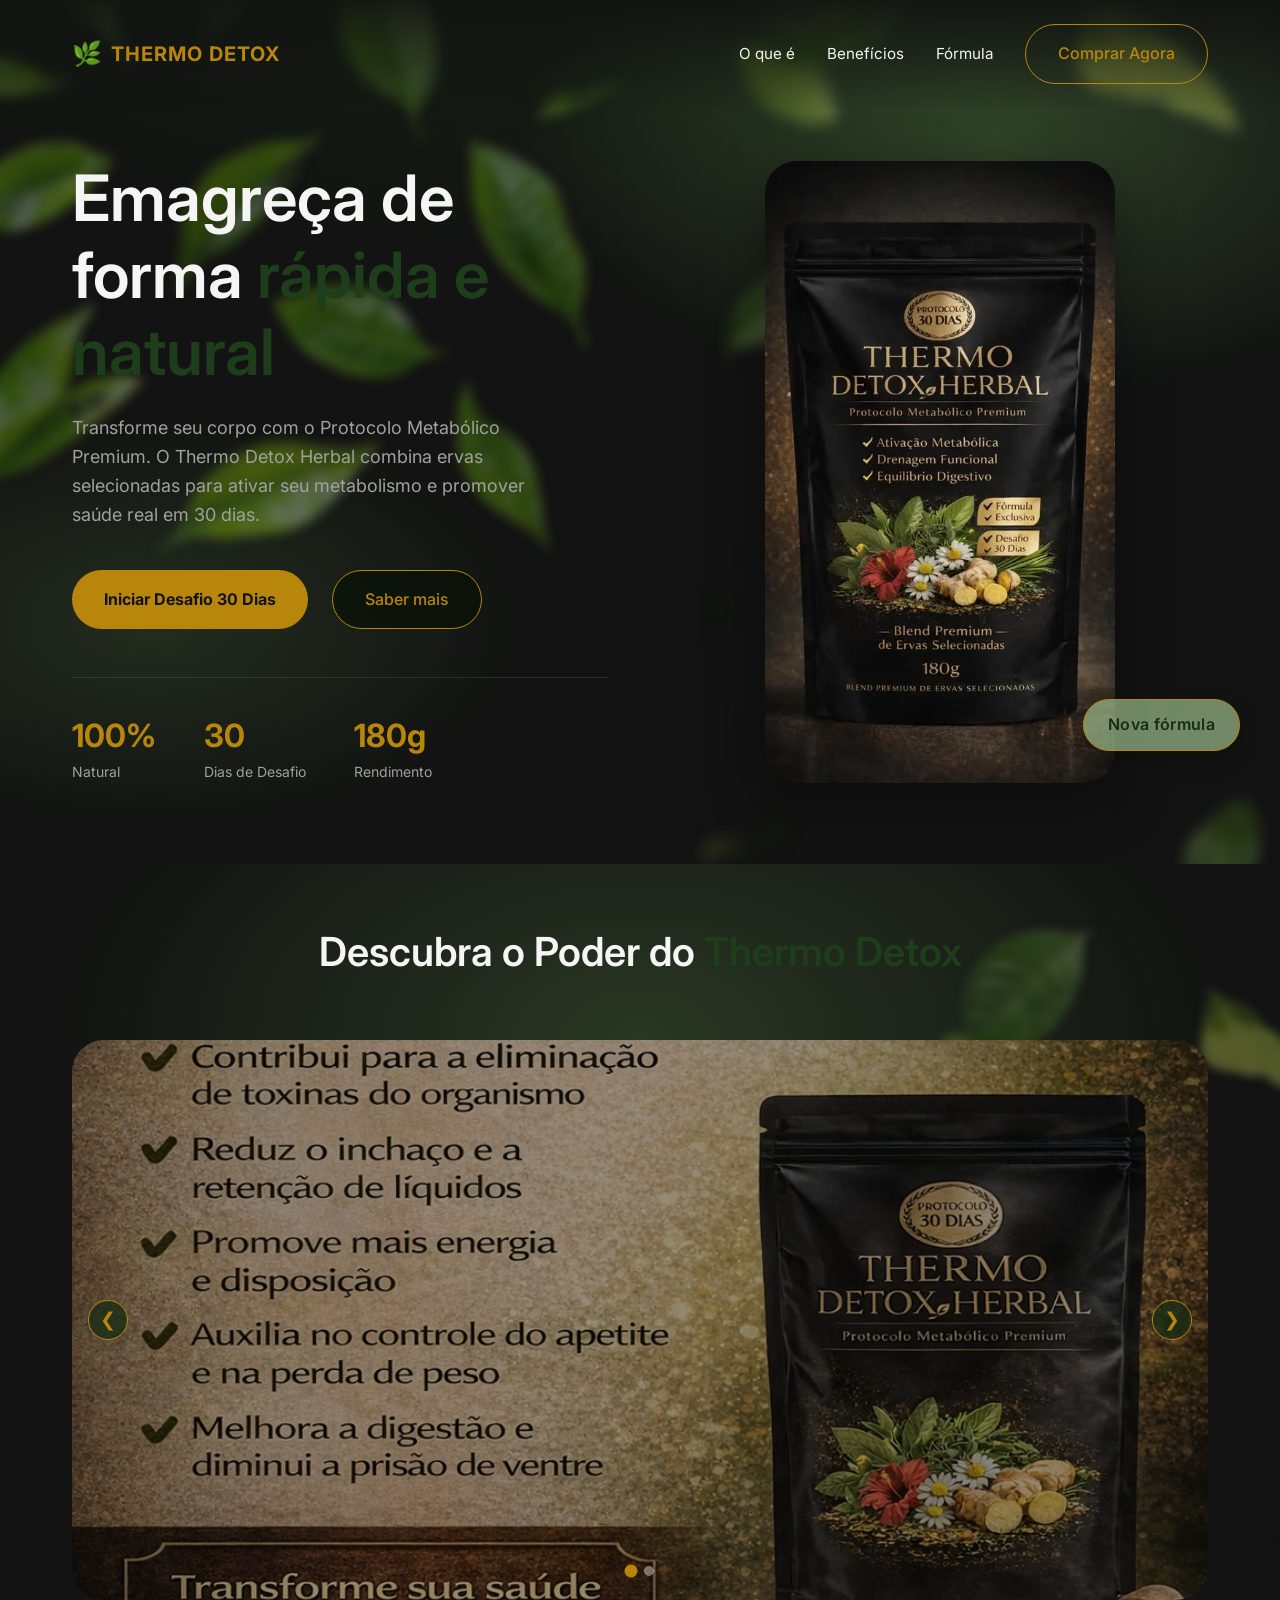
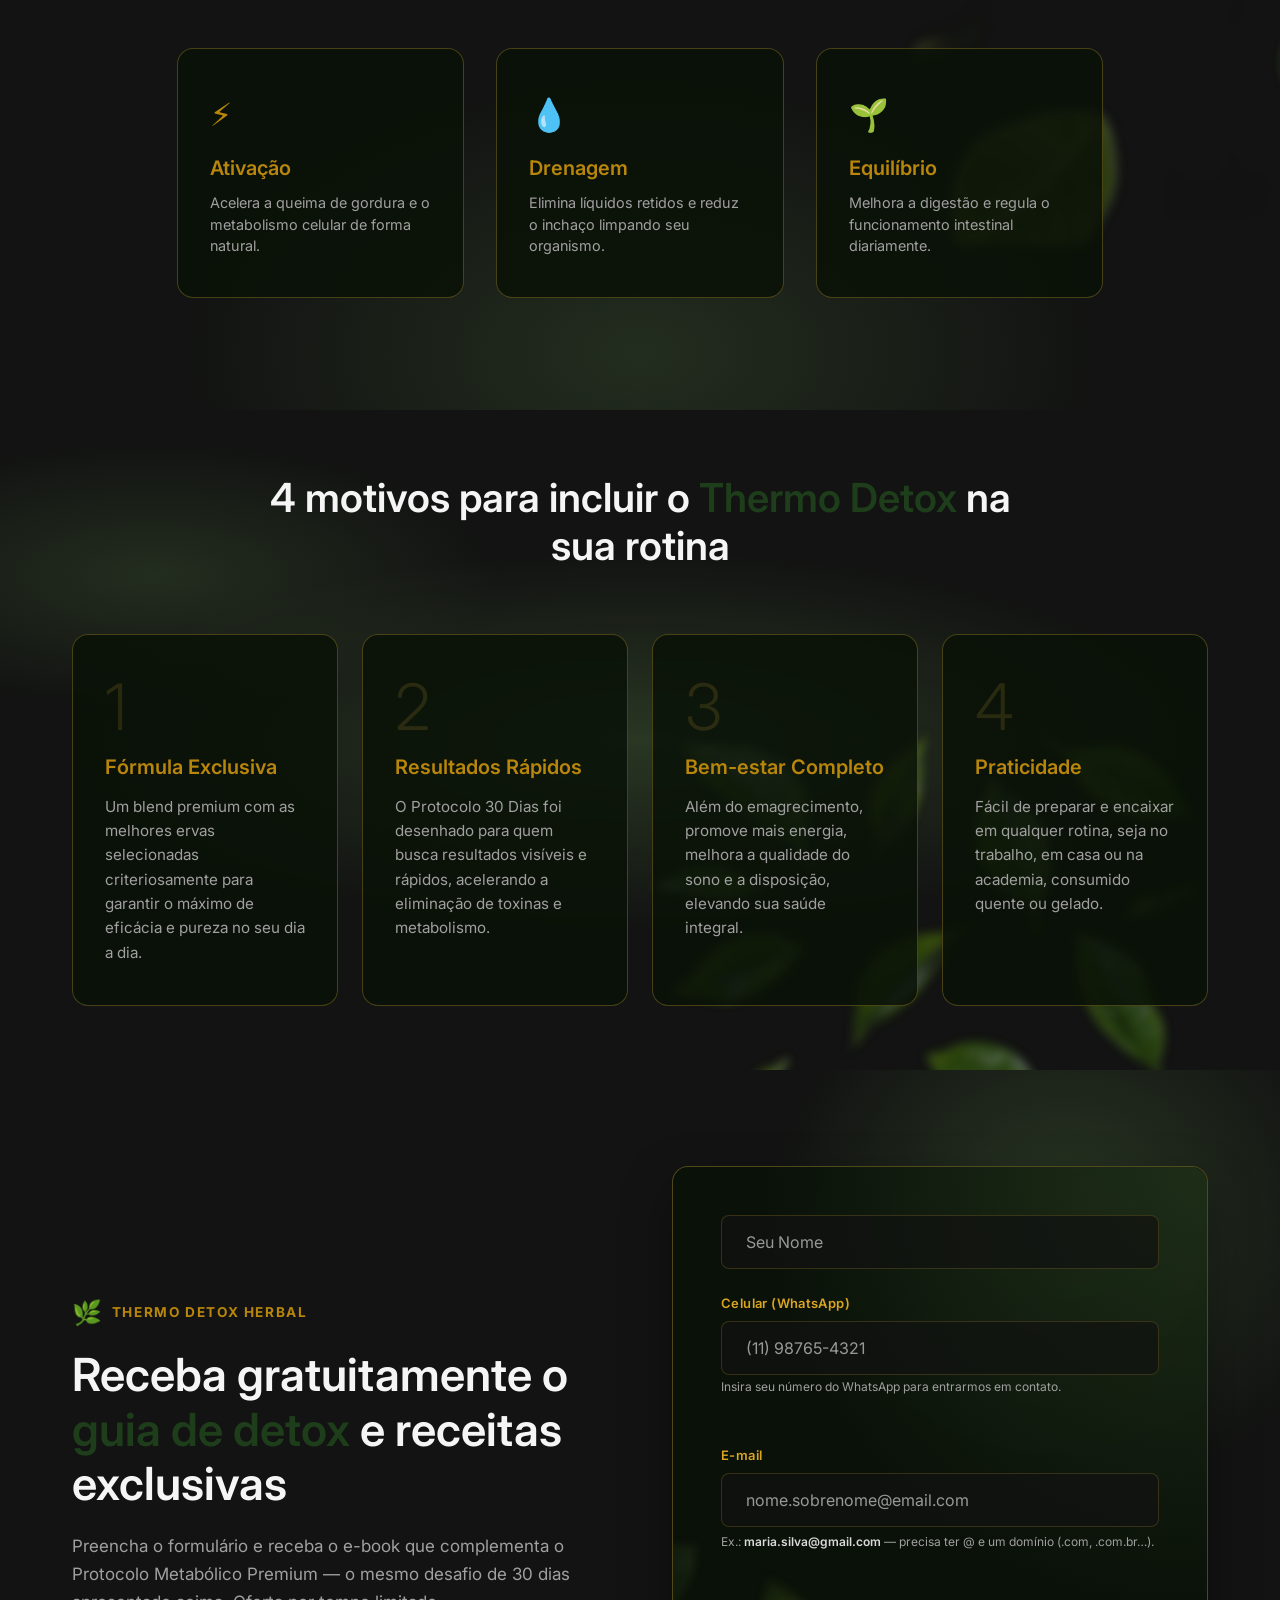
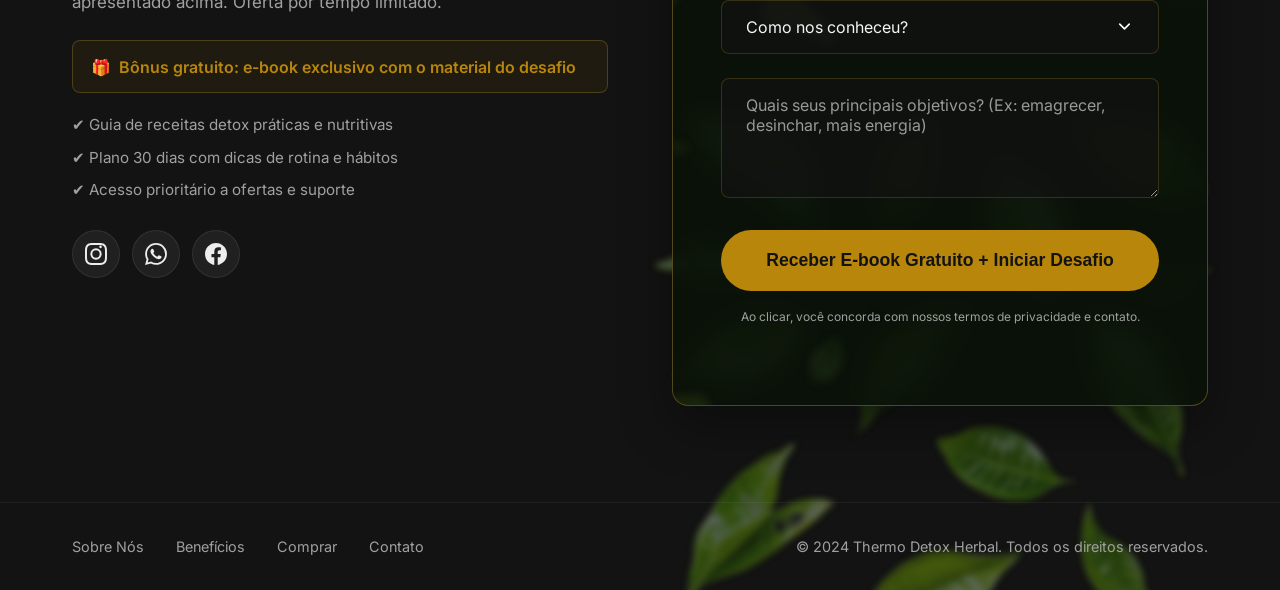
==== commit 247d576a: "feat: update landing page UI and assets" ====
--- a/index.html
+++ b/index.html
@@ -76,21 +76,21 @@
                 <!-- Main Product Image Goes Here -->
                 <div class="hero-image-bg"></div>
                 <img src="assets/produto.webp" alt="Thermo Detox Herbal" class="hero-image" id="main-product-img" loading="lazy">
-                <div class="image-label">Blend Premium Exclusivo</div>
+                <div class="image-label">Nova fórmula</div>
             </div>
         </div>
     </section>
 
     <!-- Descubra o Poder Section (Previously "O que é") -->
     <section class="environment-section" id="sobre">
+        <div class="blur-bg section-ambient" aria-hidden="true">
+            <img src="assets/folhas-caindo.webp" class="blur-img ambient-leaf ambient-leaf--env" alt="" loading="lazy">
+        </div>
         <div class="container">
             <h2 class="section-title">Descubra o Poder do <span>Thermo Detox</span></h2>
             <div class="env-grid">
                 <div class="carousel-container env-image-box">
                     <div class="carousel-track">
-                        <div class="carousel-slide">
-                            <img src="assets/folhas-verdes.webp" alt="Folhas Verdes" class="env-img" loading="lazy">
-                        </div>
                         <div class="carousel-slide">
                             <img src="assets/info-produto.png" alt="Informações do Produto" class="env-img" loading="lazy">
                         </div>
@@ -106,7 +106,6 @@
                     <div class="carousel-dots">
                         <span class="dot active"></span>
                         <span class="dot"></span>
-                        <span class="dot"></span>
                     </div>
 
                 </div>
@@ -133,8 +132,8 @@
 
     <!-- 4 Reasons Section -->
     <section class="reasons-section" id="beneficios">
-        <div class="blur-bg">
-            <img src="assets/folhas-verdes.webp" class="blur-img" alt="" style="left: -10%; top: 20%; opacity: 0.3;" loading="lazy">
+        <div class="blur-bg section-ambient" aria-hidden="true">
+            <img src="assets/folhas-verdes.webp" class="blur-img ambient-leaf ambient-leaf--beneficios" alt="" loading="lazy">
         </div>
         <div class="container">
             <h2 class="section-title">4 motivos para incluir o <span>Thermo Detox</span> na sua rotina</h2>
@@ -169,19 +168,48 @@
 
     <!-- Lead Form / Footer Section -->
     <section class="lead-section" id="contato">
+        <div class="blur-bg lead-section-bg section-ambient" aria-hidden="true">
+            <img src="assets/folhas-verdes.webp" class="blur-img lead-bg-leaf" alt="" loading="lazy">
+        </div>
         <div class="container lead-container">
             <div class="lead-content">
-                <h2 class="lead-title">Pronto para o Desafio 30 Dias?</h2>
-                <p class="lead-desc">Deixe seus dados e nossa equipe entrará em contato para tirar suas dúvidas e finalizar seu pedido.</p>
-                
-                <div class="social-links">
-                    <a href="https://www.instagram.com/thermodetoxherbal" target="_blank" class="social-icon">IG</a>
-                </div>
+                <p class="lead-eyebrow"><span class="logo-leaf" aria-hidden="true">🌿</span> Thermo Detox Herbal</p>
+                <h2 class="lead-title">Receba gratuitamente o <span>guia de detox</span> e receitas exclusivas</h2>
+                <p class="lead-desc">Preencha o formulário e receba o e-book que complementa o Protocolo Metabólico Premium — o mesmo desafio de 30 dias apresentado acima. Oferta por tempo limitado.</p>
+                <p class="bonus-highlight"><span class="bonus-icon" aria-hidden="true">🎁</span> Bônus gratuito: e-book exclusivo com o material do desafio</p>
+                <ul class="lead-benefits">
+                    <li>✔ Guia de receitas detox práticas e nutritivas</li>
+                    <li>✔ Plano 30 dias com dicas de rotina e hábitos</li>
+                    <li>✔ Acesso prioritário a ofertas e suporte</li>
+                </ul>
+                <nav class="social-links" aria-label="Redes sociais e contato">
+                    <a href="https://www.instagram.com/thermodetoxherbal" target="_blank" rel="noopener noreferrer" class="social-icon" aria-label="Instagram Thermo Detox Herbal">
+                        <svg class="social-icon-svg" xmlns="http://www.w3.org/2000/svg" viewBox="0 0 24 24" fill="currentColor" aria-hidden="true" focusable="false"><path d="M12 2.163c3.204 0 3.584.012 4.85.07 3.252.148 4.771 1.691 4.919 4.919.058 1.265.069 1.645.069 4.849 0 3.205-.012 3.584-.069 4.849-.149 3.225-1.664 4.771-4.919 4.919-1.266.058-1.644.07-4.85.07-3.204 0-3.584-.012-4.849-.07-3.26-.149-4.771-1.699-4.919-4.92-.058-1.265-.07-1.644-.07-4.849 0-3.204.013-3.583.07-4.849.149-3.227 1.664-4.771 4.919-4.919 1.266-.057 1.645-.069 4.849-.069zM12 0C8.741 0 8.333.014 7.053.072 2.695.272.273 2.69.073 7.052.014 8.333 0 8.741 0 12c0 3.259.014 3.668.072 4.948.2 4.358 2.618 6.78 6.98 6.98 1.281.058 1.689.072 4.948.072 3.259 0 3.668-.014 4.948-.072 4.354-.2 6.782-2.618 6.979-6.98.059-1.28.073-1.689.073-4.948 0-3.259-.014-3.667-.072-4.947-.196-4.354-2.617-6.78-6.979-6.98C15.668.014 15.259 0 12 0zm0 5.838a6.162 6.162 0 100 12.324 6.162 6.162 0 000-12.324zM12 16a4 4 0 110-8 4 4 0 010 8zm6.406-11.845a1.44 1.44 0 11-2.881 0 1.44 1.44 0 012.881 0z"/></svg>
+                    </a>
+                    <a href="https://api.whatsapp.com/message/HVASE7FUQGZ4B1?autoload=1&amp;app_absent=0" target="_blank" rel="noopener noreferrer" class="social-icon" aria-label="WhatsApp Thermo Detox Herbal">
+                        <svg class="social-icon-svg" xmlns="http://www.w3.org/2000/svg" viewBox="0 0 24 24" fill="currentColor" aria-hidden="true" focusable="false"><path d="M17.472 14.382c-.297-.149-1.758-.867-2.03-.967-.273-.099-.471-.148-.67.15-.197.297-.767.966-.94 1.164-.173.199-.347.223-.644.075-.297-.15-1.255-.463-2.39-1.475-.883-.788-1.48-1.761-1.653-2.059-.173-.297-.018-.458.13-.606.134-.133.298-.347.446-.52.149-.174.198-.298.298-.497.099-.198.05-.371-.025-.52-.075-.149-.669-1.612-.916-2.207-.242-.579-.487-.5-.669-.51-.173-.008-.371-.01-.57-.01-.198 0-.52.074-.792.372-.272.297-1.04 1.016-1.04 2.479 0 1.462 1.065 2.875 1.213 3.074.149.198 2.096 3.2 5.077 4.487.709.306 1.262.489 1.694.625.712.227 1.36.195 1.871.118.571-.085 1.758-.719 2.006-1.413.248-.694.248-1.289.173-1.413-.074-.124-.272-.198-.57-.347m-5.421 7.403h-.004a9.87 9.87 0 01-5.031-1.378l-.361-.214-3.741.982.998-3.648-.235-.374a9.86 9.86 0 01-1.51-5.26c.001-5.45 4.436-9.884 9.888-9.884 2.64 0 5.122 1.03 6.988 2.898a9.825 9.825 0 012.893 6.994c-.003 5.45-4.435 9.884-9.885 9.884m8.413-18.297A11.815 11.815 0 0012.05 0C5.495 0 .16 5.335.157 11.892c0 2.096.547 4.142 1.588 5.945L.057 24l6.305-1.654a11.882 11.882 0 005.683 1.448h.005c6.554 0 11.89-5.335 11.893-11.893a11.821 11.821 0 00-3.48-8.413z"/></svg>
+                    </a>
+                    <a href="https://www.facebook.com/thermodetoxherbal" target="_blank" rel="noopener noreferrer" class="social-icon" aria-label="Facebook Thermo Detox Herbal">
+                        <svg class="social-icon-svg" xmlns="http://www.w3.org/2000/svg" viewBox="0 0 24 24" fill="currentColor" aria-hidden="true" focusable="false"><path d="M24 12.073c0-6.627-5.373-12-12-12s-12 5.373-12 12c0 5.99 4.388 10.954 10.125 11.854v-8.385H7.078v-3.47h3.047V9.43c0-3.007 1.792-4.669 4.533-4.669 1.312 0 2.686.235 2.686.235v2.953H15.83c-1.491 0-1.956.925-1.956 1.874v2.25h3.328l-.532 3.47h-2.796v8.385C19.612 23.027 24 18.062 24 12.073z"/></svg>
+                    </a>
+                </nav>
             </div>
             <div class="lead-form-wrapper glass-panel">
-                <form class="lead-form">
+                <form class="lead-form" autocomplete="on">
                     <div class="form-group">
-                        <input type="text" id="nome" name="nome" placeholder="Seu Nome" required>
+                        <input type="text" id="nome" name="nome" placeholder="Seu Nome" autocomplete="name" required>
+                    </div>
+                    <div class="form-group" id="grupo-telefone">
+                        <label class="form-label" for="telefone">Celular (WhatsApp)</label>
+                        <input type="tel" id="telefone" name="telefone" inputmode="numeric" autocomplete="tel" maxlength="15" placeholder="(11) 98765-4321" required aria-describedby="hint-telefone feedback-telefone">
+                        <p class="form-hint form-hint--compact" id="hint-telefone">Insira seu número do WhatsApp para entrarmos em contato.</p>
+                        <p class="form-field-feedback" id="feedback-telefone" aria-live="polite"></p>
+                    </div>
+                    <div class="form-group" id="grupo-email">
+                        <label class="form-label" for="email">E-mail</label>
+                        <input type="email" id="email" name="email" autocomplete="email" inputmode="email" maxlength="120" placeholder="nome.sobrenome@email.com" required aria-describedby="hint-email feedback-email">
+                        <p class="form-hint" id="hint-email">Ex.: <strong>maria.silva@gmail.com</strong> — precisa ter @ e um domínio (.com, .com.br…).</p>
+                        <p class="form-field-feedback" id="feedback-email" aria-live="polite"></p>
                     </div>
                     <div class="form-group">
                         <select id="origem" name="origem" required class="form-select">
@@ -196,11 +224,12 @@
                     <div class="form-group">
                         <textarea id="desejos" name="desejos" placeholder="Quais seus principais objetivos? (Ex: emagrecer, desinchar, mais energia)" rows="3" required></textarea>
                     </div>
-                    <button type="submit" class="btn btn-primary submit-btn">Garantir meu Thermo Detox</button>
+                    <button type="submit" class="btn btn-primary submit-btn">Receber E-book Gratuito + Iniciar Desafio</button>
                     <p class="form-disclaimer">Ao clicar, você concorda com nossos termos de privacidade e contato.</p>
+                    <div class="form-response" role="status" aria-live="polite"></div>
                 </form>
                 <div class="blur-bg">
-                    <img src="assets/folhas-caindo.webp" class="blur-img" alt="" style="right: 70%; bottom: 0%; opacity: 0.2;" loading="lazy">
+                    <img src="assets/folhas-caindo.webp" class="blur-img ambient-leaf ambient-leaf--form" alt="" loading="lazy">
                 </div>
             </div>
         </div>
--- a/css/styles.css
+++ b/css/styles.css
@@ -26,6 +26,20 @@
     --radius-sm: 8px;
     --radius-md: 16px;
     --radius-lg: 32px;
+
+    /* Fundo orgânico — gradientes verdes + folhas (blur leve, animação global) */
+    --bg-moss-soft: rgba(123, 181, 95, 0.16);
+    --bg-moss-mid: rgba(123, 181, 95, 0.22);
+    --bg-moss-strong: rgba(123, 181, 95, 0.28);
+    --ambient-leaf-opacity: 0.24;
+    --ambient-leaf-opacity-dim: 0.14;
+    --ambient-leaf-opacity-bright: 0.34;
+    --ambient-leaf-blur: 5px;
+    --ambient-leaf-footer-blur: 3px;
+    --hero-leaf-blur: 6px;
+    --ambient-anim-ease: cubic-bezier(0.45, 0.05, 0.25, 1);
+    --ambient-anim-duration: 9s;
+    --ambient-anim-duration-alt: 11s;
 }
 
 * {
@@ -40,7 +54,8 @@
 
 body {
     font-family: var(--font-family);
-    background: radial-gradient(circle at top center, #1a2e16 0%, #121312 100%);
+    background-color: #121312;
+    background-image: radial-gradient(ellipse 125% 70% at 50% -8%, rgba(26, 46, 22, 0.58) 0%, transparent 52%);
     background-attachment: fixed;
     color: var(--clr-text-main);
     line-height: 1.6;
@@ -90,7 +105,7 @@
 .btn-primary:hover {
     background: #e6c84c;
     transform: translateY(-2px);
-    box-shadow: 0 5px 15px rgba(212, 175, 55, 0.4);
+    box-shadow: 0 8px 25px rgba(212, 175, 55, 0.6);
 }
 
 .btn-secondary {
@@ -187,8 +202,11 @@
     left: 0;
     width: 100%;
     height: 100%;
-    background: radial-gradient(circle at top right, rgba(123, 181, 95, 0.15) 0%, transparent 50%);
+    background:
+        radial-gradient(ellipse 72% 58% at 78% 16%, var(--bg-moss-strong) 0%, transparent 52%),
+        radial-gradient(ellipse 58% 48% at 12% 72%, var(--bg-moss-soft) 0%, transparent 50%);
     z-index: -1;
+    pointer-events: none;
 }
 
 /* Blurred Ambient Background from Images */
@@ -211,26 +229,91 @@
 }
 
 .blur-img.img-1 {
-    top: -20%;
-    left: -10%;
-    width: 70vw;
-    max-width: 800px;
-    transform: rotate(15deg);
-    animation: pulseGlow 10s infinite alternate ease-in-out;
+    top: -18%;
+    left: -8%;
+    width: min(68vw, 760px);
+    max-width: 760px;
+    filter: blur(var(--hero-leaf-blur));
+    -webkit-filter: blur(var(--hero-leaf-blur));
+    animation: pulseGlowHero1 var(--ambient-anim-duration-alt) infinite alternate var(--ambient-anim-ease);
+    will-change: transform, opacity;
 }
 
 .blur-img.img-2 {
-    bottom: -30%;
-    right: -10%;
-    width: 60vw;
-    max-width: 700px;
-    transform: rotate(-25deg);
-    animation: pulseGlow 8s infinite alternate-reverse ease-in-out;
-}
-
-@keyframes pulseGlow {
-    0% { transform: scale(1) translate(0, 0) rotate(0deg); opacity: 0.2; }
-    100% { transform: scale(1.1) translate(20px, -20px) rotate(5deg); opacity: 0.35; }
+    bottom: -28%;
+    right: -8%;
+    width: min(62vw, 680px);
+    max-width: 680px;
+    filter: blur(calc(var(--hero-leaf-blur) + 1px));
+    -webkit-filter: blur(calc(var(--hero-leaf-blur) + 1px));
+    animation: pulseGlowHero2 var(--ambient-anim-duration) infinite alternate-reverse var(--ambient-anim-ease);
+    will-change: transform, opacity;
+}
+
+@keyframes pulseGlowHero1 {
+    0% {
+        transform: scale(1) translate(0, 0) rotate(14deg);
+        opacity: var(--ambient-leaf-opacity-dim);
+    }
+    100% {
+        transform: scale(1.12) translate(22px, -20px) rotate(20deg);
+        opacity: var(--ambient-leaf-opacity-bright);
+    }
+}
+
+@keyframes pulseGlowHero2 {
+    0% {
+        transform: scale(1) translate(0, 0) rotate(-22deg);
+        opacity: var(--ambient-leaf-opacity-dim);
+    }
+    100% {
+        transform: scale(1.1) translate(-22px, 20px) rotate(-14deg);
+        opacity: var(--ambient-leaf-opacity-bright);
+    }
+}
+
+@keyframes ambientLeafEnv {
+    0% {
+        transform: rotate(-14deg) translate(0, 0) scale(1);
+        opacity: var(--ambient-leaf-opacity-dim);
+    }
+    100% {
+        transform: rotate(-21deg) translate(-24px, 20px) scale(1.12);
+        opacity: var(--ambient-leaf-opacity-bright);
+    }
+}
+
+@keyframes ambientLeafBeneficios {
+    0% {
+        transform: translate(calc(-50% + 0px), calc(-50% + 0px)) rotate(3deg) scale(1);
+        opacity: var(--ambient-leaf-opacity-dim);
+    }
+    100% {
+        transform: translate(calc(-50% + 20px), calc(-50% - 18px)) rotate(-8deg) scale(1.12);
+        opacity: var(--ambient-leaf-opacity-bright);
+    }
+}
+
+@keyframes ambientLeafFooter {
+    0% {
+        transform: translateX(-50%) translateY(0) rotate(0deg) scale(1);
+        opacity: var(--ambient-leaf-opacity-dim);
+    }
+    100% {
+        transform: translateX(-50%) translateY(-22px) rotate(6deg) scale(1.1);
+        opacity: var(--ambient-leaf-opacity-bright);
+    }
+}
+
+@keyframes ambientLeafForm {
+    0% {
+        transform: rotate(-10deg) translate(0, 0) scale(1);
+        opacity: 0.1;
+    }
+    100% {
+        transform: rotate(-14deg) translate(10px, -8px) scale(1.06);
+        opacity: 0.2;
+    }
 }
 
 .hero-grid {
@@ -315,9 +398,11 @@
     max-width: 350px;
     height: auto;
     object-fit: contain;
+    border-radius: var(--radius-lg);
     filter: drop-shadow(0 20px 30px rgba(0, 0, 0, 0.4));
     animation: float 6s ease-in-out infinite;
     z-index: 2;
+    display: block;
 }
 
 .placeholder-img {
@@ -341,25 +426,80 @@
     position: absolute;
     bottom: 2rem;
     right: -2rem;
-    background: #fff;
-    color: #000;
+    background: rgba(167, 200, 150, 0.65);
+    color: var(--clr-primary-dark);
     padding: 0.75rem 1.5rem;
     border-radius: 100px;
     font-weight: 600;
-    box-shadow: 0 10px 20px rgba(0,0,0,0.2);
+    border: 1px solid var(--clr-gold);
+    box-shadow: 0 10px 24px rgba(0, 0, 0, 0.22);
     display: flex;
     align-items: center;
     gap: 0.5rem;
     z-index: 3;
-}
-
-.image-label::before {
-    content: '→';
+    letter-spacing: 0.02em;
+}
+
+/* Camada de folhas suave — partilhado entre secções (opacidade / blur iguais) */
+.section-ambient {
+    z-index: 0;
+}
+
+.ambient-leaf.blur-img {
+    filter: blur(var(--ambient-leaf-blur));
+    -webkit-filter: blur(var(--ambient-leaf-blur));
+    border-radius: var(--radius-lg);
+    will-change: transform, opacity;
+}
+
+.ambient-leaf--env {
+    top: 5%;
+    right: -12%;
+    left: auto;
+    width: min(46vw, 520px);
+    max-width: 520px;
+    animation: ambientLeafEnv var(--ambient-anim-duration-alt) infinite alternate var(--ambient-anim-ease);
+}
+
+.ambient-leaf--beneficios {
+    left: 50%;
+    top: 45%;
+    width: min(50vw, 580px);
+    max-width: 580px;
+    animation: ambientLeafBeneficios var(--ambient-anim-duration) infinite alternate-reverse var(--ambient-anim-ease);
+    animation-delay: 0.75s;
+}
+
+.ambient-leaf--form {
+    right: 58%;
+    bottom: -8%;
+    left: auto;
+    width: min(42vw, 300px);
+    max-width: 300px;
+    animation: ambientLeafForm calc(var(--ambient-anim-duration) * 1.35) infinite alternate var(--ambient-anim-ease);
 }
 
 /* Environment / Banner Section */
 .environment-section {
     padding: var(--spacing-xl) 0;
+    position: relative;
+    overflow: hidden;
+}
+
+.environment-section::before {
+    content: '';
+    position: absolute;
+    inset: 0;
+    z-index: 0;
+    pointer-events: none;
+    background:
+        radial-gradient(ellipse 88% 58% at 50% 15%, var(--bg-moss-mid) 0%, transparent 52%),
+        radial-gradient(ellipse 75% 50% at 50% 95%, var(--bg-moss-soft) 0%, transparent 48%);
+}
+
+.environment-section .container {
+    position: relative;
+    z-index: 1;
 }
 
 .hero-content {
@@ -375,11 +515,17 @@
 
 .env-image-box {
     width: 100%;
-    height: 400px; /* Reduzi para caber melhor com os stats */
+    height: 400px;
     border-radius: var(--radius-lg);
     position: relative;
     overflow: hidden;
-    background-color: var(--clr-bg-card); /* Fallback para quando a imagem falhar */
+    background-color: var(--clr-bg-card);
+}
+
+@media (min-width: 1025px) {
+    .env-image-box {
+        height: 560px;
+    }
 }
 
 /* Carousel Styles */
@@ -525,7 +671,16 @@
     overflow: hidden;
 }
 
-/* Overlay removido para usar o novo sistema de iluminação */
+.reasons-section::before {
+    content: '';
+    position: absolute;
+    inset: 0;
+    z-index: 0;
+    pointer-events: none;
+    background:
+        radial-gradient(ellipse 85% 55% at 50% 50%, var(--bg-moss-mid) 0%, transparent 52%),
+        radial-gradient(ellipse 60% 45% at 12% 25%, var(--bg-moss-soft) 0%, transparent 45%);
+}
 
 .reasons-section .container {
     position: relative;
@@ -590,24 +745,42 @@
 
 /* Lead Section & Footer */
 .lead-section {
-    padding-top: var(--spacing-xl);
+    padding-top: max(6rem, calc(var(--spacing-xl) + 2rem));
+    padding-bottom: 0;
     position: relative;
     overflow: hidden;
-}
-
-/* Adding large leaf decoration to the lead section */
+    scroll-margin-top: 5.5rem;
+}
+
+.lead-section-bg {
+    z-index: 0;
+    opacity: 1;
+    pointer-events: none;
+}
+
+.lead-bg-leaf {
+    left: 50%;
+    right: auto;
+    bottom: -8%;
+    width: min(56vw, 600px);
+    max-width: 600px;
+    filter: blur(var(--ambient-leaf-footer-blur));
+    -webkit-filter: blur(var(--ambient-leaf-footer-blur));
+    animation: ambientLeafFooter var(--ambient-anim-duration-alt) infinite alternate var(--ambient-anim-ease);
+    animation-delay: 0.4s;
+    will-change: transform, opacity;
+}
+
 .lead-section::before {
     content: '';
     position: absolute;
-    bottom: -10%;
-    left: -10%;
-    width: 50%;
-    height: 80%;
-    background: radial-gradient(circle at 20% 50%, rgba(123, 181, 95, 0.2) 0%, transparent 70%);
-    opacity: 0.15;
-    z-index: -1;
-    filter: grayscale(0.5);
-    mix-blend-mode: color-dodge;
+    top: 0;
+    right: 0;
+    width: 60%;
+    height: 75%;
+    background: radial-gradient(ellipse 70% 60% at 72% 18%, var(--bg-moss-mid) 0%, transparent 55%);
+    z-index: 0;
+    pointer-events: none;
 }
 
 .lead-container {
@@ -616,64 +789,209 @@
     gap: 4rem;
     align-items: center;
     padding-bottom: 6rem;
+    position: relative;
+    z-index: 1;
+}
+
+.lead-eyebrow {
+    font-size: 0.85rem;
+    font-weight: 700;
+    letter-spacing: 0.12em;
+    text-transform: uppercase;
+    color: var(--clr-gold);
+    margin-bottom: 1rem;
+    display: flex;
+    align-items: center;
+    gap: 0.5rem;
 }
 
 .lead-title {
-    font-size: 3rem;
-    margin-bottom: 1.5rem;
+    font-size: clamp(2rem, 4vw, 2.85rem);
+    margin-bottom: 1.25rem;
+    max-width: 20ch;
+}
+
+.lead-title span {
+    color: var(--clr-primary);
 }
 
 .lead-desc {
     color: var(--clr-text-muted);
-    font-size: 1.125rem;
-    margin-bottom: 3rem;
-    max-width: 400px;
+    font-size: 1.0625rem;
+    margin-bottom: 1.5rem;
+    max-width: 34rem;
+    line-height: 1.65;
 }
 
 .social-links {
     display: flex;
-    gap: 1rem;
+    flex-wrap: wrap;
+    align-items: center;
+    gap: 0.75rem;
 }
 
 .social-icon {
     width: 48px;
     height: 48px;
     border-radius: 50%;
-    background: rgba(255, 255, 255, 0.05);
+    background: rgba(255, 255, 255, 0.06);
+    border: 1px solid rgba(255, 255, 255, 0.08);
     display: flex;
     align-items: center;
     justify-content: center;
-    font-weight: 600;
+    color: rgba(255, 255, 255, 0.92);
     transition: var(--transition);
+}
+
+.social-icon-svg {
+    width: 22px;
+    height: 22px;
+    display: block;
+    flex-shrink: 0;
 }
 
 .social-icon:hover {
     background: var(--clr-primary);
+    border-color: rgba(212, 175, 55, 0.35);
     color: #fff;
     transform: translateY(-5px);
 }
 
+.social-icon:focus-visible {
+    outline: 2px solid var(--clr-gold-light);
+    outline-offset: 3px;
+}
+
 .lead-form-wrapper {
     padding: 3rem;
-}
+    border-radius: var(--radius-md);
+    background: rgba(10, 18, 8, 0.88);
+    backdrop-filter: blur(12px);
+    -webkit-backdrop-filter: blur(12px);
+    border: 1px solid rgba(212, 175, 55, 0.35);
+    box-shadow: 0 20px 50px rgba(0, 0, 0, 0.35);
+    position: relative;
+    overflow: hidden;
+    transition: var(--transition);
+}
+
+.lead-form-wrapper:hover {
+    border-color: rgba(212, 175, 55, 0.55);
+    box-shadow: 0 24px 56px rgba(0, 0, 0, 0.45);
+}
+
+.lead-form-wrapper::before {
+    content: '';
+    position: absolute;
+    inset: 0;
+    z-index: 0;
+    border-radius: inherit;
+    background: radial-gradient(circle at 100% 0%, var(--bg-moss-soft) 0%, transparent 45%);
+    pointer-events: none;
+}
+
+.lead-form-wrapper::after {
+    display: none;
+}
+
+.lead-form-wrapper .blur-bg {
+    opacity: 0.35;
+    z-index: 0;
+}
+
+.lead-form-wrapper .lead-form,
+.lead-form-wrapper .form-disclaimer,
+.lead-form-wrapper .form-response {
+    position: relative;
+    z-index: 1;
+}
+
 
 .form-group {
     margin-bottom: 1.5rem;
+}
+
+.form-label {
+    display: block;
+    font-size: 0.8125rem;
+    font-weight: 600;
+    color: var(--clr-gold-light);
+    margin-bottom: 0.45rem;
+    letter-spacing: 0.03em;
+}
+
+.form-hint {
+    font-size: 0.75rem;
+    color: var(--clr-text-muted);
+    margin: 0.4rem 0 0;
+    line-height: 1.45;
+}
+
+.form-hint--compact {
+    margin-top: 0.25rem;
+    line-height: 1.35;
+}
+
+.form-hint strong {
+    color: rgba(230, 230, 230, 0.95);
+    font-weight: 600;
+}
+
+.form-field-feedback {
+    margin: 0.35rem 0 0;
+    min-height: 1.25rem;
+    font-size: 0.78rem;
+    line-height: 1.35;
+    color: var(--clr-text-muted);
+}
+
+.lead-form .form-group.is-valid .form-field-feedback {
+    color: #6ecf9a;
+}
+
+.lead-form .form-group.is-warning .form-field-feedback {
+    color: #d4b87a;
+}
+
+.lead-form .form-group.is-invalid .form-field-feedback {
+    color: #f08090;
+}
+
+.lead-form .form-group.is-valid > input {
+    border-color: rgba(87, 185, 119, 0.45);
+}
+
+.lead-form .form-group.is-warning > input {
+    border-color: rgba(218, 165, 32, 0.45);
+}
+
+.lead-form .form-group.is-invalid > input {
+    border-color: rgba(244, 120, 130, 0.55);
+}
+
+.lead-form .form-group.is-valid > input:focus {
+    border-color: var(--clr-gold-light);
+    box-shadow: 0 0 0 2px rgba(87, 185, 119, 0.22);
 }
 
 .lead-form input,
 .lead-form select,
 .lead-form textarea {
     width: 100%;
-    background: rgba(255, 255, 255, 0.05);
-    border: 1px solid rgba(255, 255, 255, 0.1);
+    background: rgba(18, 19, 18, 0.75);
+    border: 1px solid rgba(212, 175, 55, 0.2);
     padding: 1rem 1.5rem;
     border-radius: var(--radius-sm);
-    color: #fff;
+    color: var(--clr-text-main);
     font-family: var(--font-family);
     font-size: 1rem;
     transition: var(--transition);
     appearance: none;
+}
+
+.lead-form input::placeholder,
+.lead-form textarea::placeholder {
+    color: rgba(160, 160, 160, 0.95);
 }
 
 .lead-form select {
@@ -698,8 +1016,9 @@
 .lead-form select:focus,
 .lead-form textarea:focus {
     outline: none;
-    border-color: var(--clr-primary);
-    background: rgba(255, 255, 255, 0.08);
+    border-color: var(--clr-gold-light);
+    background: rgba(18, 19, 18, 0.92);
+    box-shadow: 0 0 0 1px rgba(184, 134, 11, 0.35);
 }
 
 .submit-btn {
@@ -715,15 +1034,74 @@
     text-align: center;
 }
 
+.form-disclaimer a {
+    color: var(--clr-gold-light);
+    text-decoration: underline;
+    text-underline-offset: 2px;
+}
+
+.bonus-highlight {
+    color: var(--clr-gold);
+    font-weight: 600;
+    font-size: 1rem;
+    margin: 0 0 1.25rem;
+    text-align: left;
+    line-height: 1.5;
+    padding: 0.85rem 1.1rem;
+    border-radius: var(--radius-sm);
+    background: rgba(184, 134, 11, 0.08);
+    border: 1px solid rgba(212, 175, 55, 0.25);
+    display: flex;
+    align-items: flex-start;
+    gap: 0.5rem;
+    max-width: 34rem;
+}
+
+.bonus-icon {
+    flex-shrink: 0;
+}
+
+.lead-benefits {
+    list-style: none;
+    padding: 0;
+    margin: 0 0 1.75rem;
+    color: var(--clr-text-main);
+}
+
+.lead-benefits li {
+    margin: 0.5rem 0;
+    font-size: 0.95rem;
+    color: var(--clr-text-muted);
+}
+
+.lead-benefits li:first-child {
+    margin-top: 0;
+}
+
+.form-response {
+    margin-top: 0.75rem;
+    font-size: 0.9rem;
+    text-align: center;
+    min-height: 1.2rem;
+}
+
+.form-response.success { color: #57b977; }
+.form-response.error { color: #f45b6b; }
+
 .footer {
     border-top: 1px solid rgba(255, 255, 255, 0.05);
     padding: 2rem 0;
+    position: relative;
+    z-index: 1;
+    overflow: hidden;
 }
 
 .footer-content {
     display: flex;
     justify-content: space-between;
     align-items: center;
+    position: relative;
+    z-index: 1;
 }
 
 .footer-links {
